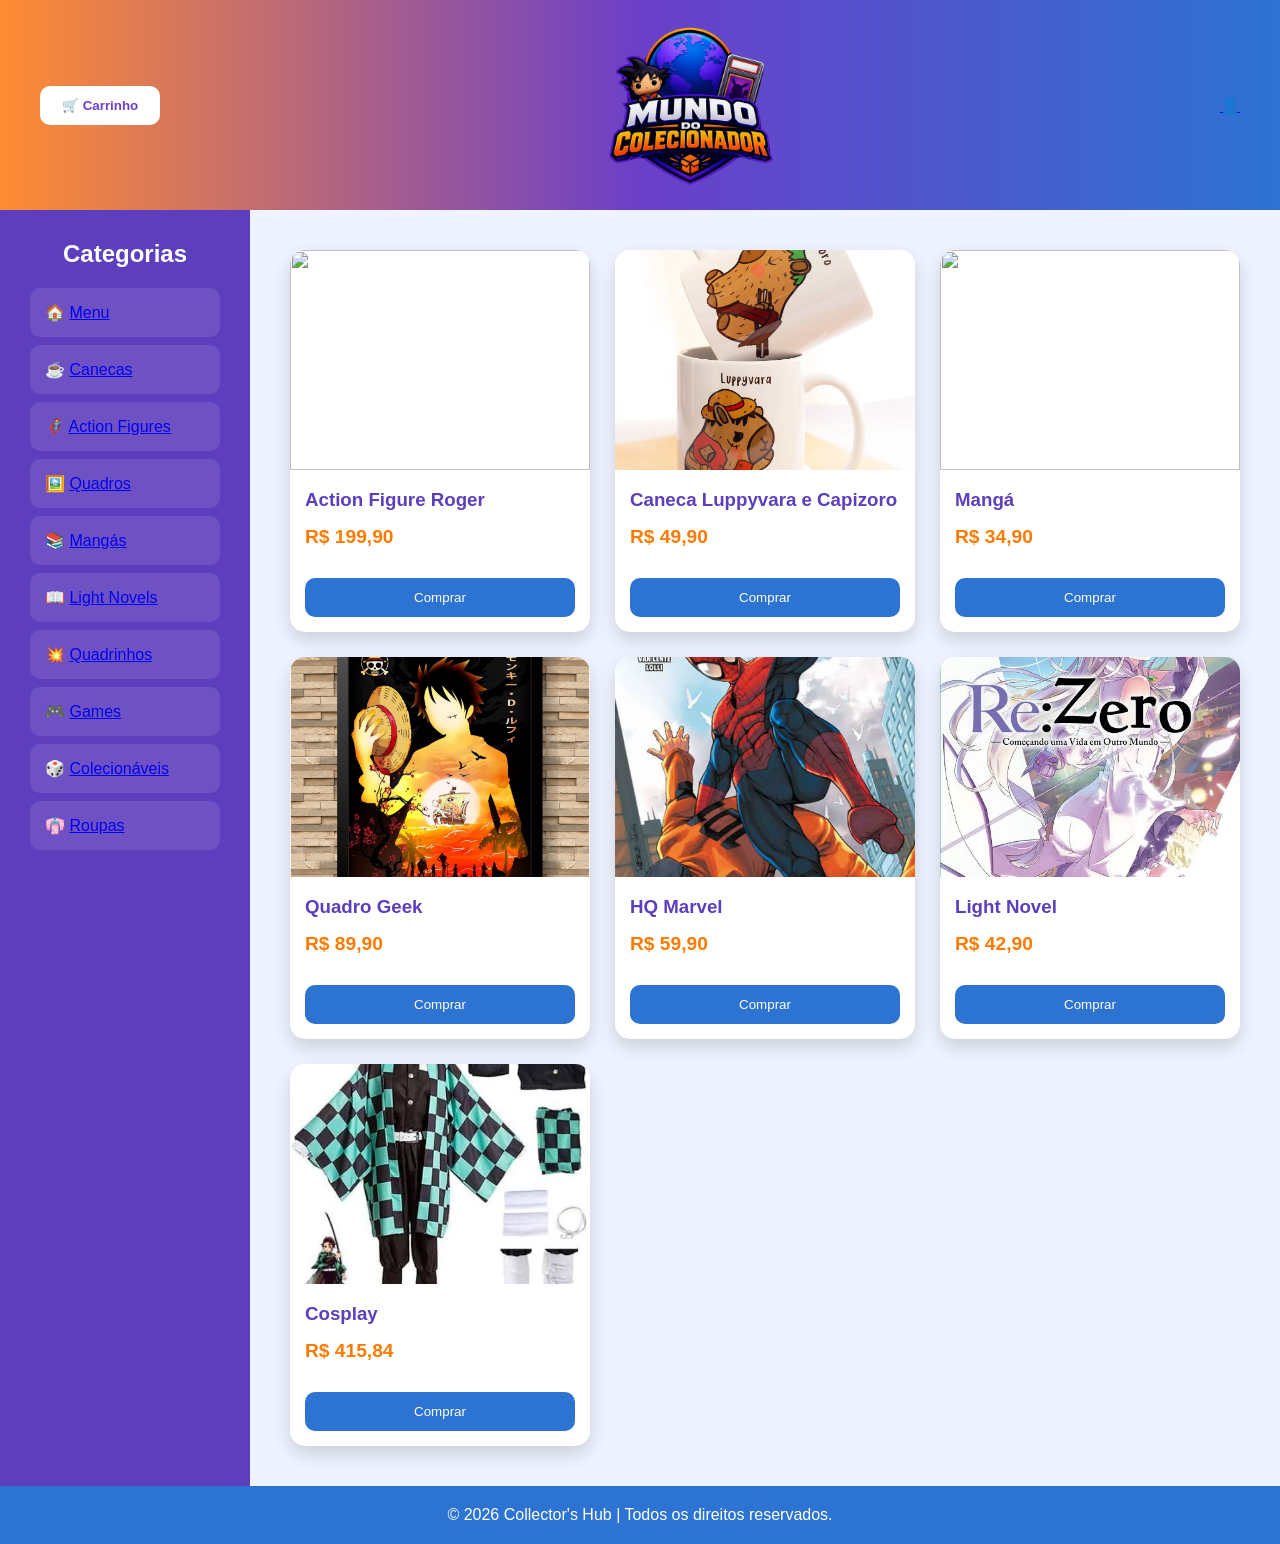
==== index.html @ 2f3c72c1 "Add files via upload" ====
<!DOCTYPE html>
<html lang="pt-BR">
<head>
    <meta charset="UTF-8">
    <meta name="viewport" content="width=device-width, initial-scale=1.0">
    <title>Collector's Hub</title>
    <link rel="stylesheet" href="style.css">
</head>
<body>

<header>

    <button class="btn">🛒 Carrinho</button>

    <div class="logo">
        <img src="imagens/Logo.png" alt="logo">
    </div>

        <p class="botao_cadas"><a class="letra_botao_cadas" href="cadastro.html">👤</a></p>

</header>

<div class="container">

    <aside>

        <h2>Categorias</h2>

        <ul>
            <li>🏠 <a class="letra_botao" href="index.html">Menu</a></li>
            <li>☕ <a class="letra_botao" href="canecas.html">Canecas</a></li>
            <li>🦸 <a class="letra_botao" href="ac.html">Action Figures</a></li>
            <li>🖼️ <a class="letra_botao" href="quadros.html">Quadros</a></li>
            <li>📚 <a class="letra_botao" href="mangas.html">Mangás</a></li>
            <li>📖 <a class="letra_botao" href="ln.html">Light Novels</a></li>
            <li>💥 <a class="letra_botao" href="hq.html">Quadrinhos</a></li>
            <li>🎮 <a class="letra_botao" href="games.html">Games</a></li>
            <li>🎲 <a class="letra_botao" href="colecionaveis.html">Colecionáveis</a></li>
            <li>👘 <a class="letra_botao" href="roupas.html">Roupas</a></li>
        </ul>

    </aside>

    <main>

        <div class="cards">

            <div class="card">
                <img src="imagens/rogério.png" class="imagem_produto" alt="">
                <h3>Action Figure Roger</h3>
                <p>R$ 199,90</p>
                <button>Comprar</button>
            </div>

            <div class="card">
                <img src="imagens/caneca.cappiece.webp" class="imagem_produto" alt="">
                <h3>Caneca Luppyvara e Capizoro</h3>
                <p>R$ 49,90</p>
                <button>Comprar</button>
            </div>

            <div class="card">
                <img src="imagens/mangá.ds.jpeg" class="imagem_produto" alt="">
                <h3>Mangá</h3>
                <p>R$ 34,90</p>
                <button>Comprar</button>
            </div>

            <div class="card">
                <img src="imagens/quadro.luffy.jpeg" class="imagem_produto" alt="">
                <h3>Quadro Geek</h3>
                <p>R$ 89,90</p>
                <button>Comprar</button>
            </div>

            <div class="card">
                <img src="imagens/miranha.webp" class="imagem_produto" alt="">
                <h3>HQ Marvel</h3>
                <p>R$ 59,90</p>
                <button>Comprar</button>
            </div>

            <div class="card">
                <img src="imagens/re_zero.jpeg" class="imagem_produto" alt="">
                <h3>Light Novel</h3>
                <p>R$ 42,90</p>
                <button>Comprar</button>
            </div>

            <div class="card">
                <img src="imagens/imagem.png" class="imagem_produto" alt="">
                <h3>Cosplay</h3>
                <p>R$ 415,84</p>
                <button>Comprar</button>
            </div>

        </div>

    </main>

</div>

<footer>

    <p>© 2026 Collector's Hub | Todos os direitos reservados.</p>

</footer>

</body>
</html>
---- style.css ----
*{
    margin:0;
    padding:0;
    box-sizing:border-box;
    font-family:Arial, Helvetica, sans-serif;
}

body{
    background:#eef3ff;
}

/* HEADER */

header{
    background: linear-gradient(90deg,#ff8c32,#6b3fc9,#2c73d2);
    color: white;

    display: flex;
    justify-content: space-between;
    align-items: center;

    padding: 15px 40px;
    flex-wrap: wrap;
    gap: 20px;
}

.logo{
    position: static;
    transform: none;

}

.logo h1{
    font-size: 2rem;
    letter-spacing: 2px;

}

.logo img{
    width: 180px;
    max-width: 100%;
    height: auto;
    display: block;
}

.btn{
    background: white;
    color: #6b3fc9;
    border: none;
    padding: 12px 22px;
    border-radius: 10px;
    cursor: pointer;
    font-weight: bold;
    transition: .3s;
}

.btn:hover{
    background: #ffb347;
    color: white;
}

/* CONTAINER */

.container{

    display:flex;

    min-height:85vh;

}

/* ASIDE */

aside{

    width:250px;

    background:#5d3ebd;

    color:white;

    padding:30px;

}

aside h2{

    margin-bottom:20px;

    text-align:center;

}

aside ul{

    list-style:none;

}

aside li{

    padding:15px;

    margin:8px 0;

    background:rgba(255,255,255,.1);

    border-radius:10px;

    cursor:pointer;

    transition:.3s;

}

aside li:hover{

    background:#ff8c32;

}

/* MAIN */

main{

    flex:1;

    padding:40px;

}

/* CARDS */

.cards{

    display:grid;

    grid-template-columns:repeat(auto-fit,minmax(240px,1fr));

    gap:25px;

}

.card{

    background:white;

    border-radius:15px;

    overflow:hidden;

    box-shadow:0 8px 18px rgba(0,0,0,.15);

    transition:.3s;

}

.card:hover{

    transform:translateY(-8px);

}

.card img{

    width:100%;

    height:220px;

    object-fit:cover;

}

.card h3{

    color:#5d3ebd;

    margin:15px;

}

.card p{

    color:#ff7b00;

    margin:15px;

    font-size:1.2rem;

    font-weight:bold;

}

.card button{

    width:90%;

    margin:15px;

    padding:12px;

    border:none;

    background:#2c73d2;

    color:white;

    border-radius:10px;

    cursor:pointer;

    transition:.3s;

}

.card button:hover{

    background:#ff8c32;

}

/* FOOTER */

footer{

    background:#2c73d2;

    color:white;

    text-align:center;

    padding:20px;

}

/* RESPONSIVIDADE */

@media(max-width:900px){

    .container{

        flex-direction:column;

    }

    aside{

        width:100%;

    }

}

@media(max-width:700px){

    header{

        flex-direction:column;

        gap:20px;

        position:relative;

    }

    .logo{

        position:static;

        transform:none;

    }

}

@media(max-width:500px){

    main{

        padding:20px;

    }

    .btn{

        width:200px;

    }

}
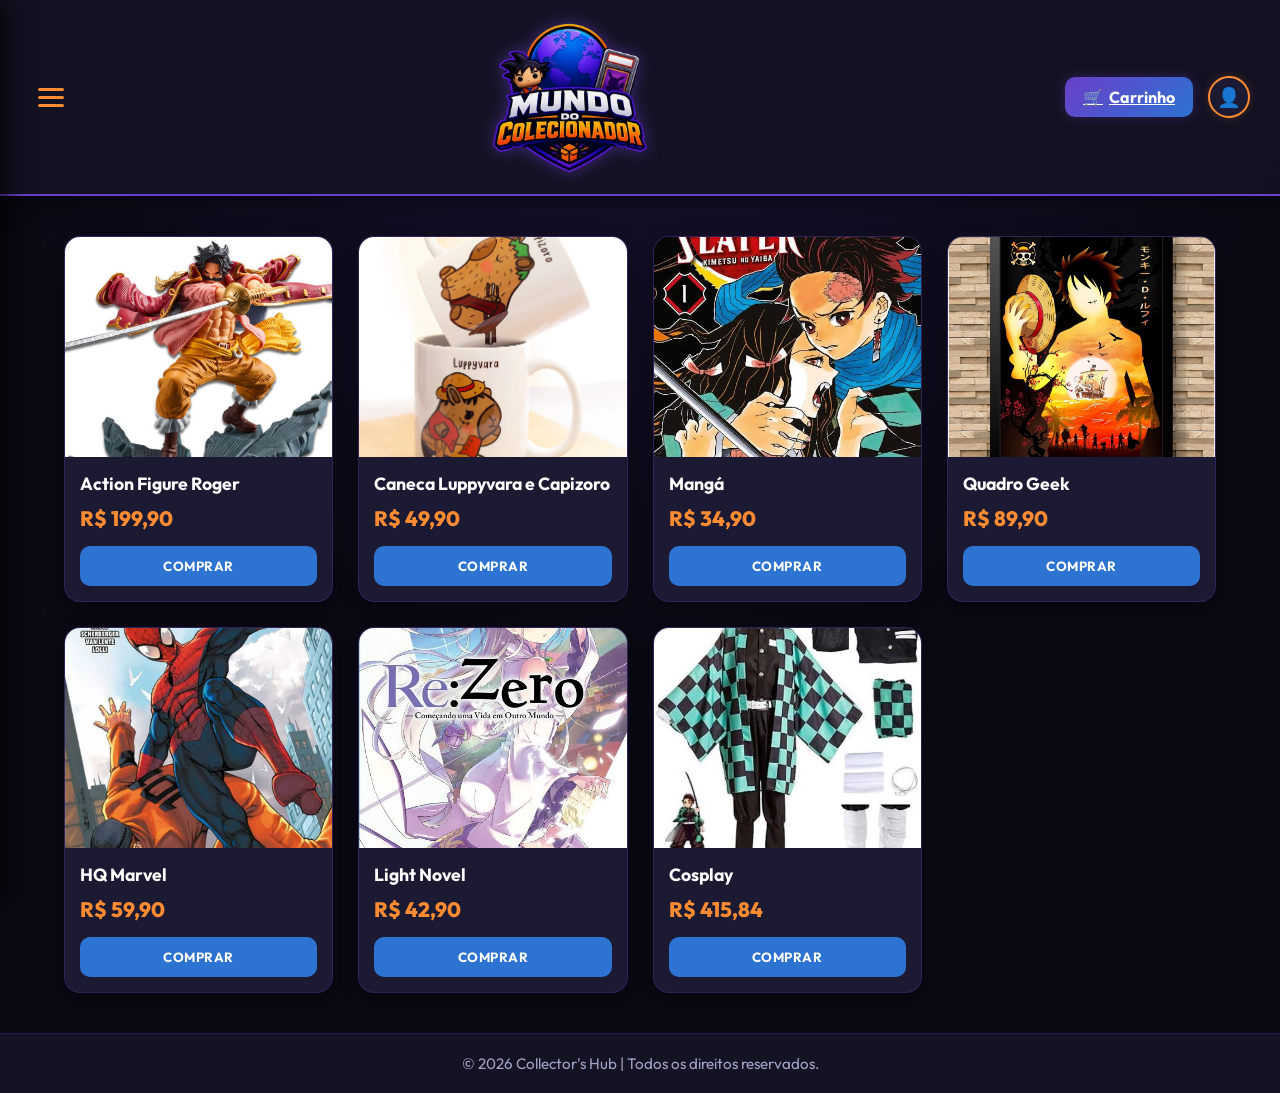
==== commit d76a7ceb: "Add files via upload" ====
--- a/index.html
+++ b/index.html
@@ -3,107 +3,120 @@
 <head>
     <meta charset="UTF-8">
     <meta name="viewport" content="width=device-width, initial-scale=1.0">
-    <title>Collector's Hub</title>
+    <title>Collector's Hub | Loja Geek & Colecionáveis</title>
     <link rel="stylesheet" href="style.css">
+    <!-- Arquivo JavaScript Externo -->
+    <script src="script.js" defer></script>
 </head>
 <body>
 
+<!-- Overlay de fundo ao abrir o menu -->
+<div class="menu-overlay" id="menuOverlay"></div>
+
 <header>
-
-    <button class="btn">🛒 Carrinho</button>
+    <!-- Botão Hambúrguer -->
+    <button class="hamburger-btn" id="menuToggle" aria-label="Abrir Menu" aria-expanded="false" aria-controls="sidebar">
+        <span></span>
+        <span></span>
+        <span></span>
+    </button>
 
     <div class="logo">
-        <img src="imagens/Logo.png" alt="logo">
+        <a href="index.html">
+            <img src="imagens/Logo.png" alt="logo Collector's Hub">
+        </a>
     </div>
 
-        <p class="botao_cadas"><a class="letra_botao_cadas" href="cadastro.html">👤</a></p>
-
+    <div class="header-actions">
+        <a href="carrinho.html" class="btn">🛒 <span>Carrinho</span></a>
+        <div class="botao_cadas">
+            <a class="letra_botao_cadas" href="cadastro.html" title="Minha Conta / Cadastro">👤</a>
+        </div>
+    </div>
 </header>
 
 <div class="container">
 
-    <aside>
-
-        <h2>Categorias</h2>
+    <!-- ASIDE (Gaveta Lateral) -->
+    <aside id="sidebar">
+        <div class="aside-header">
+            <h2>Categorias</h2>
+            <button class="close-btn" id="menuClose" aria-label="Fechar Menu">&times;</button>
+        </div>
 
         <ul>
-            <li>🏠 <a class="letra_botao" href="index.html">Menu</a></li>
-            <li>☕ <a class="letra_botao" href="canecas.html">Canecas</a></li>
-            <li>🦸 <a class="letra_botao" href="ac.html">Action Figures</a></li>
-            <li>🖼️ <a class="letra_botao" href="quadros.html">Quadros</a></li>
-            <li>📚 <a class="letra_botao" href="mangas.html">Mangás</a></li>
-            <li>📖 <a class="letra_botao" href="ln.html">Light Novels</a></li>
-            <li>💥 <a class="letra_botao" href="hq.html">Quadrinhos</a></li>
-            <li>🎮 <a class="letra_botao" href="games.html">Games</a></li>
-            <li>🎲 <a class="letra_botao" href="colecionaveis.html">Colecionáveis</a></li>
-            <li>👘 <a class="letra_botao" href="roupas.html">Roupas</a></li>
+            <li><a class="letra_botao" href="index.html"><span class="icon">🏠</span> Menu</a></li>
+            <li><a class="letra_botao" href="canecas.html"><span class="icon">☕</span> Canecas</a></li>
+            <li><a class="letra_botao" href="ac.html"><span class="icon">🦸</span> Action Figures</a></li>
+            <li><a class="letra_botao" href="quadros.html"><span class="icon">🖼️</span> Quadros</a></li>
+            <li><a class="letra_botao" href="mangas.html"><span class="icon">📚</span> Mangás</a></li>
+            <li><a class="letra_botao" href="ln.html"><span class="icon">📖</span> Light Novels</a></li>
+            <li><a class="letra_botao" href="hq.html"><span class="icon">💥</span> Quadrinhos</a></li>
+            <li><a class="letra_botao" href="games.html"><span class="icon">🎮</span> Games</a></li>
+            <li><a class="letra_botao" href="colecionaveis.html"><span class="icon">🎲</span> Colecionáveis</a></li>
+            <li><a class="letra_botao" href="roupas.html"><span class="icon">👘</span> Roupas</a></li>
         </ul>
-
     </aside>
 
     <main>
-
         <div class="cards">
 
             <div class="card">
-                <img src="imagens/rogério.png" class="imagem_produto" alt="">
+                <img src="imagens/rogério.png" class="imagem_produto" alt="Action Figure Roger">
                 <h3>Action Figure Roger</h3>
                 <p>R$ 199,90</p>
                 <button>Comprar</button>
             </div>
 
             <div class="card">
-                <img src="imagens/caneca.cappiece.webp" class="imagem_produto" alt="">
+                <img src="imagens/caneca.cappiece.webp" class="imagem_produto" alt="Caneca Luppyvara e Capizoro">
                 <h3>Caneca Luppyvara e Capizoro</h3>
                 <p>R$ 49,90</p>
                 <button>Comprar</button>
             </div>
 
             <div class="card">
-                <img src="imagens/mangá.ds.jpeg" class="imagem_produto" alt="">
+                <img src="imagens/mangá.ds.jpeg" class="imagem_produto" alt="Mangá Demon Slayer">
                 <h3>Mangá</h3>
                 <p>R$ 34,90</p>
                 <button>Comprar</button>
             </div>
 
             <div class="card">
-                <img src="imagens/quadro.luffy.jpeg" class="imagem_produto" alt="">
+                <img src="imagens/quadro.luffy.jpeg" class="imagem_produto" alt="Quadro Geek Luffy">
                 <h3>Quadro Geek</h3>
                 <p>R$ 89,90</p>
                 <button>Comprar</button>
             </div>
 
             <div class="card">
-                <img src="imagens/miranha.webp" class="imagem_produto" alt="">
+                <img src="imagens/miranha.webp" class="imagem_produto" alt="HQ Marvel Homem-Aranha">
                 <h3>HQ Marvel</h3>
                 <p>R$ 59,90</p>
                 <button>Comprar</button>
             </div>
 
             <div class="card">
-                <img src="imagens/re_zero.jpeg" class="imagem_produto" alt="">
+                <img src="imagens/re_zero.jpeg" class="imagem_produto" alt="Light Novel Re:Zero">
                 <h3>Light Novel</h3>
                 <p>R$ 42,90</p>
                 <button>Comprar</button>
             </div>
 
             <div class="card">
-                <img src="imagens/imagem.png" class="imagem_produto" alt="">
+                <img src="imagens/imagem.png" class="imagem_produto" alt="Cosplay">
                 <h3>Cosplay</h3>
                 <p>R$ 415,84</p>
                 <button>Comprar</button>
             </div>
 
         </div>
-
     </main>
 
 </div>
 
 <footer>
-
     <p>© 2026 Collector's Hub | Todos os direitos reservados.</p>
-
 </footer>
 
 </body>
--- a/style.css
+++ b/style.css
@@ -1,290 +1,495 @@
-*{
-    margin:0;
-    padding:0;
-    box-sizing:border-box;
-    font-family:Arial, Helvetica, sans-serif;
-}
-
-body{
-    background:#eef3ff;
-}
-
-/* HEADER */
-
-header{
-    background: linear-gradient(90deg,#ff8c32,#6b3fc9,#2c73d2);
-    color: white;
-
+@import url('https://fonts.googleapis.com/css2?family=Outfit:wght@300;400;600;700;800&display=swap');
+
+/* ===================================================
+   VARIÁVEIS DE COR & RESET (MODERNO NERD / GEEK)
+   =================================================== */
+:root {
+    --bg-dark: #0a0914;
+    --bg-surface: #141324;
+    --bg-card: #1c1a32;
+    
+    --purple-main: #6b3fc9;
+    --purple-light: #8e5bf5;
+    --purple-glow: rgba(107, 63, 201, 0.35);
+
+    --orange-vibrant: #ff8c32;
+    --orange-glow: rgba(255, 140, 50, 0.4);
+
+    --blue-neon: #2c73d2;
+    --cyan-glow: #00d2fe;
+
+    --text-primary: #ffffff;
+    --text-secondary: #a0a3c4;
+    --border-color: rgba(107, 63, 201, 0.25);
+}
+
+* {
+    margin: 0;
+    padding: 0;
+    box-sizing: border-box;
+    font-family: 'Outfit', sans-serif;
+}
+
+body {
+    background-color: var(--bg-dark);
+    color: var(--text-primary);
+    min-height: 100vh;
+    display: flex;
+    flex-direction: column;
+    /* Fundo escuro sutil com gradiente radial suave */
+    background-image: radial-gradient(circle at 50% 0%, rgba(107, 63, 201, 0.15), transparent 60%);
+    background-attachment: fixed;
+}
+
+/* ===================================================
+   HEADER (BARRA SUPERIOR)
+   =================================================== */
+header {
+    background: rgba(20, 19, 36, 0.9);
+    backdrop-filter: blur(12px);
+    border-bottom: 2px solid var(--purple-main);
+    color: white;
     display: flex;
     justify-content: space-between;
     align-items: center;
-
-    padding: 15px 40px;
-    flex-wrap: wrap;
-    gap: 20px;
-}
-
-.logo{
+    padding: 12px 30px;
+    position: sticky;
+    top: 0;
+    z-index: 100;
+    box-shadow: 0 4px 20px rgba(0, 0, 0, 0.5);
+}
+
+/* Botão Hambúrguer */
+.hamburger-btn {
+    background: transparent;
+    border: none;
+    cursor: pointer;
+    display: flex;
+    flex-direction: column;
+    gap: 5px;
+    padding: 8px;
+    border-radius: 8px;
+    transition: background 0.3s ease;
+}
+
+.hamburger-btn span {
+    display: block;
+    width: 26px;
+    height: 3px;
+    background-color: var(--orange-vibrant);
+    border-radius: 3px;
+    transition: all 0.3s ease;
+}
+
+.hamburger-btn:hover {
+    background: rgba(255, 140, 50, 0.15);
+}
+
+/* Logo */
+.logo {
     position: static;
     transform: none;
-
-}
-
-.logo h1{
-    font-size: 2rem;
-    letter-spacing: 2px;
-
-}
-
-.logo img{
-    width: 180px;
+}
+
+.logo img {
+    width: 170px;
     max-width: 100%;
     height: auto;
     display: block;
-}
-
-.btn{
-    background: white;
-    color: #6b3fc9;
+    filter: drop-shadow(0 0 8px rgba(107, 63, 201, 0.5));
+    transition: transform 0.3s ease;
+}
+
+.logo img:hover {
+    transform: scale(1.03);
+}
+
+/* Ações no Header (Carrinho e Cadastro) */
+.header-actions {
+    display: flex;
+    align-items: center;
+    gap: 15px;
+}
+
+.btn {
+    background: linear-gradient(135deg, var(--purple-main), var(--blue-neon));
+    color: white;
     border: none;
-    padding: 12px 22px;
+    padding: 10px 18px;
     border-radius: 10px;
     cursor: pointer;
-    font-weight: bold;
-    transition: .3s;
-}
-
-.btn:hover{
-    background: #ffb347;
-    color: white;
-}
-
-/* CONTAINER */
-
-.container{
-
-    display:flex;
-
-    min-height:85vh;
-
-}
-
-/* ASIDE */
-
-aside{
-
-    width:250px;
-
-    background:#5d3ebd;
-
-    color:white;
-
-    padding:30px;
-
-}
-
-aside h2{
-
-    margin-bottom:20px;
-
-    text-align:center;
-
-}
-
-aside ul{
-
-    list-style:none;
-
-}
-
-aside li{
-
-    padding:15px;
-
-    margin:8px 0;
-
-    background:rgba(255,255,255,.1);
-
-    border-radius:10px;
-
-    cursor:pointer;
-
-    transition:.3s;
-
-}
-
-aside li:hover{
-
-    background:#ff8c32;
-
-}
-
-/* MAIN */
-
-main{
-
-    flex:1;
-
-    padding:40px;
-
-}
-
-/* CARDS */
-
-.cards{
-
-    display:grid;
-
-    grid-template-columns:repeat(auto-fit,minmax(240px,1fr));
-
-    gap:25px;
-
-}
-
-.card{
-
-    background:white;
-
-    border-radius:15px;
-
-    overflow:hidden;
-
-    box-shadow:0 8px 18px rgba(0,0,0,.15);
-
-    transition:.3s;
-
-}
-
-.card:hover{
-
-    transform:translateY(-8px);
-
-}
-
-.card img{
-
-    width:100%;
-
-    height:220px;
-
-    object-fit:cover;
-
-}
-
-.card h3{
-
-    color:#5d3ebd;
-
-    margin:15px;
-
-}
-
-.card p{
-
-    color:#ff7b00;
-
-    margin:15px;
-
-    font-size:1.2rem;
-
-    font-weight:bold;
-
-}
-
-.card button{
-
-    width:90%;
-
-    margin:15px;
-
-    padding:12px;
-
-    border:none;
-
-    background:#2c73d2;
-
-    color:white;
-
-    border-radius:10px;
-
-    cursor:pointer;
-
-    transition:.3s;
-
-}
-
-.card button:hover{
-
-    background:#ff8c32;
-
-}
-
-/* FOOTER */
-
-footer{
-
-    background:#2c73d2;
-
-    color:white;
-
-    text-align:center;
-
-    padding:20px;
-
-}
-
-/* RESPONSIVIDADE */
-
-@media(max-width:900px){
-
-    .container{
-
-        flex-direction:column;
-
-    }
-
-    aside{
-
-        width:100%;
-
-    }
-
-}
-
-@media(max-width:700px){
-
-    header{
-
-        flex-direction:column;
-
-        gap:20px;
-
-        position:relative;
-
-    }
-
-    .logo{
-
-        position:static;
-
-        transform:none;
-
-    }
-
-}
-
-@media(max-width:500px){
-
-    main{
-
-        padding:20px;
-
-    }
-
-    .btn{
-
-        width:200px;
-
-    }
-
+    font-weight: 700;
+    display: flex;
+    align-items: center;
+    gap: 6px;
+    transition: all 0.3s ease;
+    box-shadow: 0 0 12px var(--purple-glow);
+}
+
+.btn:hover {
+    background: linear-gradient(135deg, var(--orange-vibrant), var(--purple-main));
+    transform: translateY(-2px);
+    box-shadow: 0 4px 15px var(--orange-glow);
+}
+
+/* Ícone de Cadastro / Minha Conta */
+.botao_cadas {
+    margin: 0;
+}
+
+.letra_botao_cadas {
+    display: flex;
+    align-items: center;
+    justify-content: center;
+    width: 42px;
+    height: 42px;
+    background: var(--bg-card);
+    border: 2px solid var(--orange-vibrant);
+    border-radius: 50%;
+    color: white;
+    text-decoration: none;
+    font-size: 1.2rem;
+    transition: all 0.3s ease;
+    box-shadow: 0 0 10px rgba(255, 140, 50, 0.2);
+}
+
+.letra_botao_cadas:hover {
+    background: var(--orange-vibrant);
+    transform: scale(1.1);
+    box-shadow: 0 0 15px var(--orange-glow);
+}
+
+/* ===================================================
+   MENU OVERLAY E GAVETA LATERAL (ASIDE)
+   =================================================== */
+.menu-overlay {
+    position: fixed;
+    top: 0;
+    left: 0;
+    width: 100vw;
+    height: 100vh;
+    background: rgba(0, 0, 0, 0.7);
+    backdrop-filter: blur(4px);
+    z-index: 998;
+    opacity: 0;
+    visibility: hidden;
+    transition: all 0.3s ease;
+}
+
+.menu-overlay.active {
+    opacity: 1;
+    visibility: visible;
+}
+
+aside {
+    position: fixed;
+    top: 0;
+    left: 0;
+    width: 280px;
+    height: 100vh;
+    background: var(--bg-surface);
+    z-index: 999;
+    padding: 25px 20px;
+    box-shadow: 5px 0 25px rgba(0, 0, 0, 0.8);
+    transform: translateX(-100%);
+    transition: transform 0.35s cubic-bezier(0.4, 0, 0.2, 1);
+    overflow-y: auto;
+    border-right: 1px solid var(--border-color);
+}
+
+aside.active {
+    transform: translateX(0);
+}
+
+.aside-header {
+    display: flex;
+    justify-content: space-between;
+    align-items: center;
+    margin-bottom: 25px;
+    padding-bottom: 12px;
+    border-bottom: 2px solid var(--purple-main);
+}
+
+aside h2 {
+    font-size: 1.2rem;
+    font-weight: 800;
+    color: var(--text-primary);
+}
+
+.close-btn {
+    background: transparent;
+    border: none;
+    color: var(--text-secondary);
+    font-size: 1.8rem;
+    cursor: pointer;
+    transition: color 0.3s;
+}
+
+.close-btn:hover {
+    color: var(--orange-vibrant);
+}
+
+aside ul {
+    list-style: none;
+    display: flex;
+    flex-direction: column;
+    gap: 8px;
+}
+
+aside li a {
+    display: flex;
+    align-items: center;
+    gap: 12px;
+    padding: 12px 16px;
+    background: rgba(255, 255, 255, 0.03);
+    color: var(--text-secondary);
+    text-decoration: none;
+    font-weight: 600;
+    border-radius: 10px;
+    border-left: 3px solid transparent;
+    transition: all 0.3s ease;
+}
+
+aside li a:hover {
+    background: rgba(107, 63, 201, 0.2);
+    color: var(--text-primary);
+    border-left-color: var(--orange-vibrant);
+    transform: translateX(5px);
+}
+
+/* ===================================================
+   MAIN & GRID DE PRODUTOS
+   =================================================== */
+.container {
+    flex: 1;
+    display: flex;
+}
+
+main {
+    flex: 1;
+    padding: 40px 5%;
+}
+
+.cards {
+    display: grid;
+    grid-template-columns: repeat(auto-fill, minmax(240px, 1fr));
+    gap: 25px;
+}
+
+/* Card Estilizado */
+.card {
+    background: var(--bg-card);
+    border-radius: 16px;
+    overflow: hidden;
+    border: 1px solid var(--border-color);
+    box-shadow: 0 8px 20px rgba(0, 0, 0, 0.3);
+    transition: all 0.3s ease;
+    display: flex;
+    flex-direction: column;
+}
+
+.card:hover {
+    transform: translateY(-6px);
+    border-color: var(--purple-light);
+    box-shadow: 0 12px 25px var(--purple-glow);
+}
+
+.imagem_produto {
+    width: 100%;
+    height: 220px;
+    object-fit: cover;
+    transition: transform 0.4s ease;
+}
+
+.card:hover .imagem_produto {
+    transform: scale(1.05);
+}
+
+.card h3 {
+    color: var(--text-primary);
+    margin: 15px 15px 5px 15px;
+    font-size: 1.1rem;
+    font-weight: 700;
+}
+
+.card p {
+    color: var(--orange-vibrant);
+    margin: 5px 15px 15px 15px;
+    font-size: 1.3rem;
+    font-weight: 800;
+}
+
+.card button {
+    width: calc(100% - 30px);
+    margin: auto 15px 15px 15px;
+    padding: 12px;
+    border: none;
+    background: var(--blue-neon);
+    color: white;
+    font-weight: 700;
+    border-radius: 10px;
+    cursor: pointer;
+    transition: all 0.3s ease;
+    text-transform: uppercase;
+    letter-spacing: 0.5px;
+}
+
+.card button:hover {
+    background: var(--orange-vibrant);
+    box-shadow: 0 0 15px var(--orange-glow);
+}
+
+/* ===================================================
+   FOOTER
+   =================================================== */
+footer {
+    background: var(--bg-surface);
+    color: var(--text-secondary);
+    text-align: center;
+    padding: 20px;
+    border-top: 1px solid var(--border-color);
+    margin-top: auto;
+    font-size: 0.95rem;
+}
+
+/* ===================================================
+   ESTILOS ESPECÍFICOS DA PÁGINA DE CADASTRO
+   =================================================== */
+.cadastro-wrapper {
+    display: flex;
+    justify-content: center;
+    align-items: center;
+    min-height: calc(85vh - 80px);
+    padding: 20px;
+}
+
+.cadastro-card {
+    background: var(--bg-card);
+    border: 1px solid var(--border-color);
+    padding: 35px 30px;
+    border-radius: 20px;
+    width: 100%;
+    max-width: 420px;
+    box-shadow: 0 15px 35px rgba(0,0,0,0.5), 0 0 20px var(--purple-glow);
+}
+
+.cadastro-card h2 {
+    text-align: center;
+    margin-bottom: 25px;
+    color: var(--text-primary);
+    font-size: 1.8rem;
+    font-weight: 800;
+}
+
+.form-group {
+    margin-bottom: 18px;
+}
+
+.form-group label {
+    display: block;
+    margin-bottom: 8px;
+    color: var(--text-secondary);
+    font-weight: 600;
+    font-size: 0.9rem;
+}
+
+.form-group input {
+    width: 100%;
+    padding: 12px 15px;
+    background: rgba(255, 255, 255, 0.05);
+    border: 1px solid var(--border-color);
+    border-radius: 10px;
+    color: white;
+    font-size: 1rem;
+    outline: none;
+    transition: border-color 0.3s;
+}
+
+.form-group input:focus {
+    border-color: var(--orange-vibrant);
+    box-shadow: 0 0 8px var(--orange-glow);
+}
+
+.btn-submit {
+    width: 100%;
+    padding: 14px;
+    background: linear-gradient(90deg, var(--purple-main), var(--orange-vibrant));
+    border: none;
+    border-radius: 10px;
+    color: white;
+    font-weight: 800;
+    font-size: 1rem;
+    cursor: pointer;
+    text-transform: uppercase;
+    transition: all 0.3s ease;
+    margin-top: 10px;
+}
+
+.btn-submit:hover {
+    transform: translateY(-2px);
+    box-shadow: 0 5px 20px var(--orange-glow);
+}
+
+.form-footer {
+    text-align: center;
+    margin-top: 20px;
+    color: var(--text-secondary);
+    font-size: 0.9rem;
+}
+
+.form-footer a {
+    color: var(--orange-vibrant);
+    text-decoration: none;
+    font-weight: 700;
+}
+
+.form-footer a:hover {
+    text-decoration: underline;
+}
+
+/* ===================================================
+   RESPONSIVIDADE
+   =================================================== */
+@media(max-width: 700px) {
+    header {
+        padding: 10px 15px;
+    }
+
+    .logo img {
+        width: 130px;
+    }
+
+    .btn span {
+        display: none; /* Deixa apenas o ícone de carrinho no celular */
+    }
+
+    main {
+        padding: 25px 15px;
+    }
+
+    .cards {
+        grid-template-columns: repeat(auto-fill, minmax(160px, 1fr));
+        gap: 15px;
+    }
+
+    .imagem_produto {
+        height: 160px;
+    }
+
+    .card h3 {
+        font-size: 0.95rem;
+        margin: 10px;
+    }
+
+    .card p {
+        font-size: 1.1rem;
+        margin: 0 10px 10px 10px;
+    }
+
+    .card button {
+        width: calc(100% - 20px);
+        margin: auto 10px 10px 10px;
+        padding: 10px;
+        font-size: 0.85rem;
+    }
 }
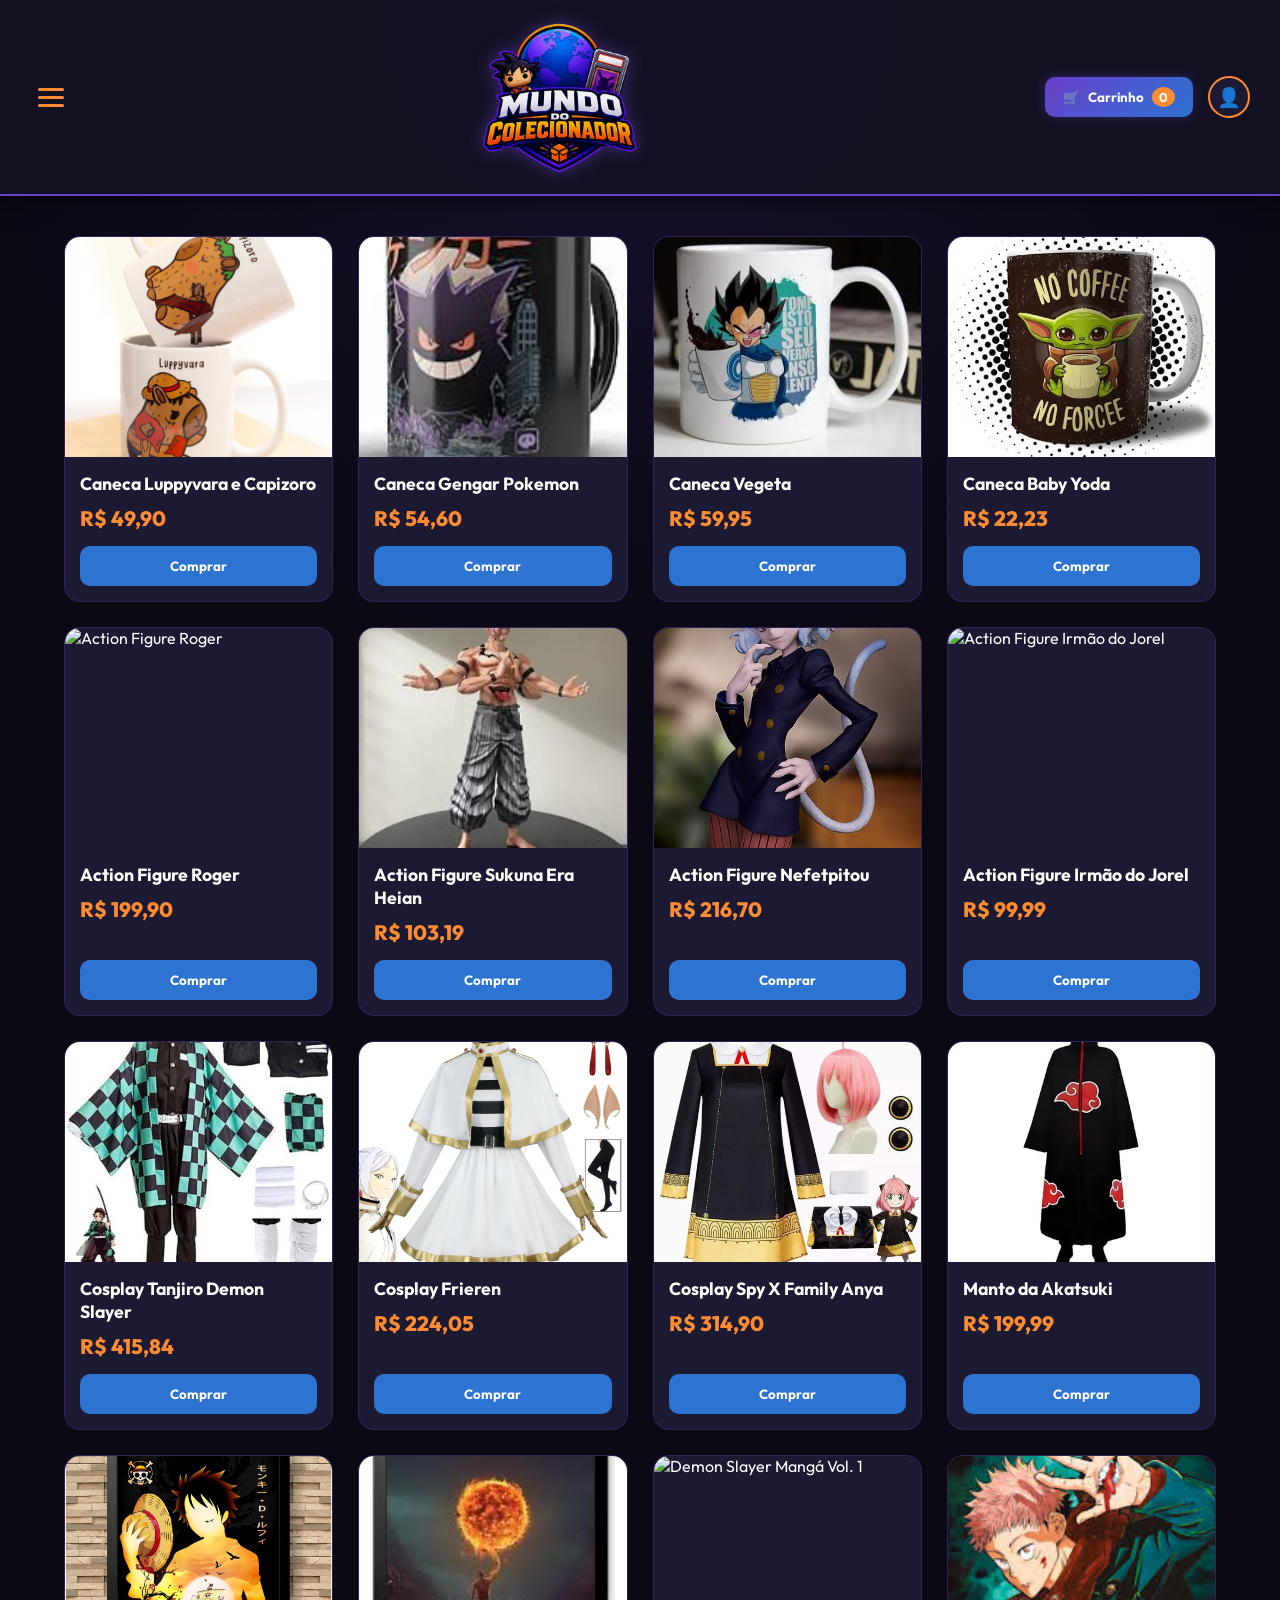
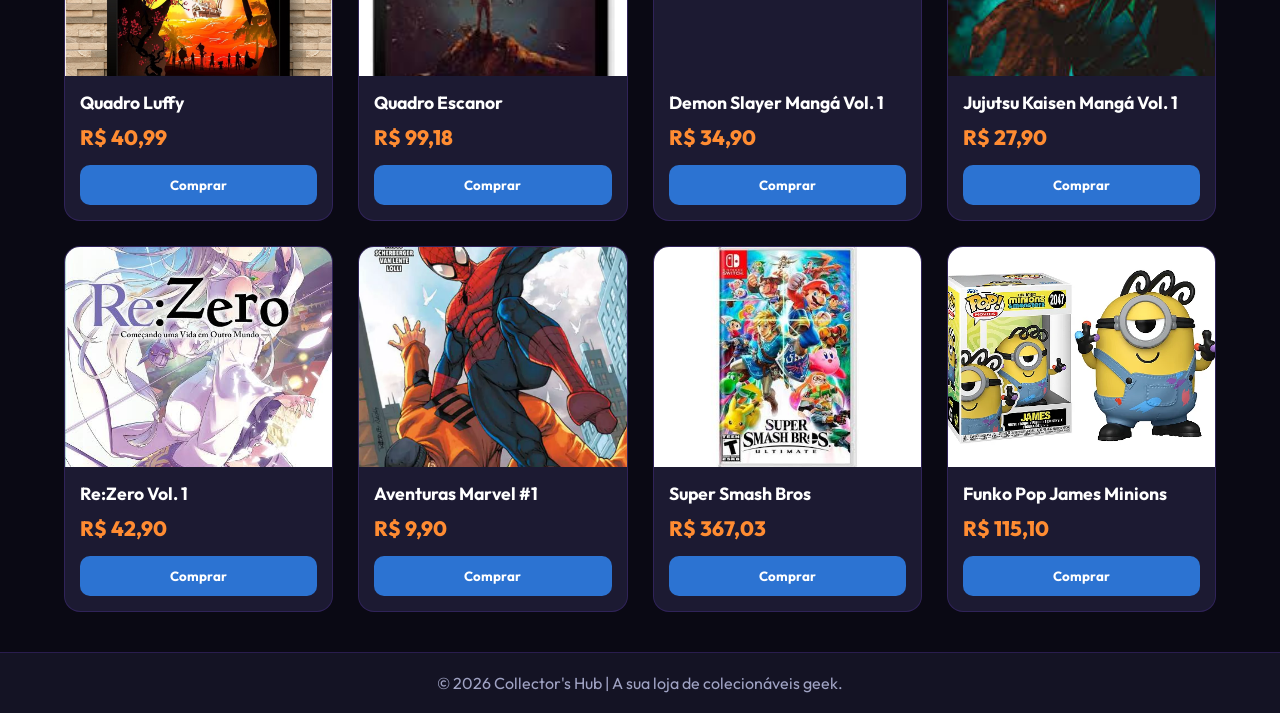
==== commit 03583f3d: "Add files via upload" ====
--- a/index.html
+++ b/index.html
@@ -3,121 +3,66 @@
 <head>
     <meta charset="UTF-8">
     <meta name="viewport" content="width=device-width, initial-scale=1.0">
-    <title>Collector's Hub | Loja Geek & Colecionáveis</title>
+    <title>Collector's Hub | Loja Geek</title>
+    <link rel="preconnect" href="https://fonts.googleapis.com">
+    <link rel="preconnect" href="https://fonts.gstatic.com" crossorigin>
+    <link href="https://fonts.googleapis.com/css2?family=Outfit:wght@300;400;600;700;800;900&display=swap" rel="stylesheet">
     <link rel="stylesheet" href="style.css">
-    <!-- Arquivo JavaScript Externo -->
     <script src="script.js" defer></script>
 </head>
 <body>
 
-<!-- Overlay de fundo ao abrir o menu -->
-<div class="menu-overlay" id="menuOverlay"></div>
+    <div class="menu-overlay" id="menuOverlay"></div>
 
-<header>
-    <!-- Botão Hambúrguer -->
-    <button class="hamburger-btn" id="menuToggle" aria-label="Abrir Menu" aria-expanded="false" aria-controls="sidebar">
-        <span></span>
-        <span></span>
-        <span></span>
-    </button>
+    <header>
+        <button class="hamburger-btn" id="menuToggle" aria-label="Abrir Menu">
+            <span></span>
+            <span></span>
+            <span></span>
+        </button>
 
-    <div class="logo">
-        <a href="index.html">
-            <img src="imagens/Logo.png" alt="logo Collector's Hub">
-        </a>
+        <div class="logo">
+            <a href="#" id="logoLink">
+                <img src="imagens/Logo.png" alt="Collector's Hub Logo">
+            </a>
+        </div>
+
+        <div class="header-actions">
+            <button class="btn" id="btnIrCarrinho">
+                🛒 <span>Carrinho</span>
+                <span id="cartCountBadge" class="badge">0</span>
+            </button>
+            <button class="letra_botao_cadas" id="btnIrCadastro" title="Cadastro / Login">👤</button>
+        </div>
+    </header>
+
+    <div class="container">
+        <aside id="sidebar">
+            <div class="aside-header">
+                <h2>Categorias</h2>
+                <button class="close-btn" id="menuClose">&times;</button>
+            </div>
+            <ul>
+                <li><a class="nav-link" href="#" data-categoria="todos">🏠 Todos os Produtos</a></li>
+                <li><a class="nav-link" href="#" data-categoria="canecas">☕ Canecas</a></li>
+                <li><a class="nav-link" href="#" data-categoria="ac">🦸 Action Figures</a></li>
+                <li><a class="nav-link" href="#" data-categoria="quadros">🖼️ Quadros</a></li>
+                <li><a class="nav-link" href="#" data-categoria="mangas">📚 Mangás</a></li>
+                <li><a class="nav-link" href="#" data-categoria="ln">📖 Light Novels</a></li>
+                <li><a class="nav-link" href="#" data-categoria="hq">💥 Quadrinhos</a></li>
+                <li><a class="nav-link" href="#" data-categoria="games">🎮 Games</a></li>
+                <li><a class="nav-link" href="#" data-categoria="colecionaveis">🎲 Colecionáveis</a></li>
+                <li><a class="nav-link" href="#" data-categoria="roupas">👘 Roupas</a></li>
+            </ul>
+        </aside>
+
+        <!-- AQUI O JS RENDEREIZA O CONTEÚDO DA TELA ATUAL (HOME, CARRINHO OU CADASTRO) -->
+        <main id="app"></main>
     </div>
 
-    <div class="header-actions">
-        <a href="carrinho.html" class="btn">🛒 <span>Carrinho</span></a>
-        <div class="botao_cadas">
-            <a class="letra_botao_cadas" href="cadastro.html" title="Minha Conta / Cadastro">👤</a>
-        </div>
-    </div>
-</header>
-
-<div class="container">
-
-    <!-- ASIDE (Gaveta Lateral) -->
-    <aside id="sidebar">
-        <div class="aside-header">
-            <h2>Categorias</h2>
-            <button class="close-btn" id="menuClose" aria-label="Fechar Menu">&times;</button>
-        </div>
-
-        <ul>
-            <li><a class="letra_botao" href="index.html"><span class="icon">🏠</span> Menu</a></li>
-            <li><a class="letra_botao" href="canecas.html"><span class="icon">☕</span> Canecas</a></li>
-            <li><a class="letra_botao" href="ac.html"><span class="icon">🦸</span> Action Figures</a></li>
-            <li><a class="letra_botao" href="quadros.html"><span class="icon">🖼️</span> Quadros</a></li>
-            <li><a class="letra_botao" href="mangas.html"><span class="icon">📚</span> Mangás</a></li>
-            <li><a class="letra_botao" href="ln.html"><span class="icon">📖</span> Light Novels</a></li>
-            <li><a class="letra_botao" href="hq.html"><span class="icon">💥</span> Quadrinhos</a></li>
-            <li><a class="letra_botao" href="games.html"><span class="icon">🎮</span> Games</a></li>
-            <li><a class="letra_botao" href="colecionaveis.html"><span class="icon">🎲</span> Colecionáveis</a></li>
-            <li><a class="letra_botao" href="roupas.html"><span class="icon">👘</span> Roupas</a></li>
-        </ul>
-    </aside>
-
-    <main>
-        <div class="cards">
-
-            <div class="card">
-                <img src="imagens/rogério.png" class="imagem_produto" alt="Action Figure Roger">
-                <h3>Action Figure Roger</h3>
-                <p>R$ 199,90</p>
-                <button>Comprar</button>
-            </div>
-
-            <div class="card">
-                <img src="imagens/caneca.cappiece.webp" class="imagem_produto" alt="Caneca Luppyvara e Capizoro">
-                <h3>Caneca Luppyvara e Capizoro</h3>
-                <p>R$ 49,90</p>
-                <button>Comprar</button>
-            </div>
-
-            <div class="card">
-                <img src="imagens/mangá.ds.jpeg" class="imagem_produto" alt="Mangá Demon Slayer">
-                <h3>Mangá</h3>
-                <p>R$ 34,90</p>
-                <button>Comprar</button>
-            </div>
-
-            <div class="card">
-                <img src="imagens/quadro.luffy.jpeg" class="imagem_produto" alt="Quadro Geek Luffy">
-                <h3>Quadro Geek</h3>
-                <p>R$ 89,90</p>
-                <button>Comprar</button>
-            </div>
-
-            <div class="card">
-                <img src="imagens/miranha.webp" class="imagem_produto" alt="HQ Marvel Homem-Aranha">
-                <h3>HQ Marvel</h3>
-                <p>R$ 59,90</p>
-                <button>Comprar</button>
-            </div>
-
-            <div class="card">
-                <img src="imagens/re_zero.jpeg" class="imagem_produto" alt="Light Novel Re:Zero">
-                <h3>Light Novel</h3>
-                <p>R$ 42,90</p>
-                <button>Comprar</button>
-            </div>
-
-            <div class="card">
-                <img src="imagens/imagem.png" class="imagem_produto" alt="Cosplay">
-                <h3>Cosplay</h3>
-                <p>R$ 415,84</p>
-                <button>Comprar</button>
-            </div>
-
-        </div>
-    </main>
-
-</div>
-
-<footer>
-    <p>© 2026 Collector's Hub | Todos os direitos reservados.</p>
-</footer>
+    <footer>
+        <p>© 2026 Collector's Hub | A sua loja de colecionáveis geek.</p>
+    </footer>
 
 </body>
 </html>
--- a/style.css
+++ b/style.css
@@ -1,23 +1,14 @@
-@import url('https://fonts.googleapis.com/css2?family=Outfit:wght@300;400;600;700;800&display=swap');
-
-/* ===================================================
-   VARIÁVEIS DE COR & RESET (MODERNO NERD / GEEK)
-   =================================================== */
+@import url('https://fonts.googleapis.com/css2?family=Outfit:wght@300;400;600;700;800;900&display=swap');
+
 :root {
     --bg-dark: #0a0914;
     --bg-surface: #141324;
     --bg-card: #1c1a32;
-    
     --purple-main: #6b3fc9;
     --purple-light: #8e5bf5;
     --purple-glow: rgba(107, 63, 201, 0.35);
-
     --orange-vibrant: #ff8c32;
-    --orange-glow: rgba(255, 140, 50, 0.4);
-
     --blue-neon: #2c73d2;
-    --cyan-glow: #00d2fe;
-
     --text-primary: #ffffff;
     --text-secondary: #a0a3c4;
     --border-color: rgba(107, 63, 201, 0.25);
@@ -36,19 +27,14 @@
     min-height: 100vh;
     display: flex;
     flex-direction: column;
-    /* Fundo escuro sutil com gradiente radial suave */
     background-image: radial-gradient(circle at 50% 0%, rgba(107, 63, 201, 0.15), transparent 60%);
     background-attachment: fixed;
 }
 
-/* ===================================================
-   HEADER (BARRA SUPERIOR)
-   =================================================== */
 header {
-    background: rgba(20, 19, 36, 0.9);
+    background: rgba(20, 19, 36, 0.95);
     backdrop-filter: blur(12px);
     border-bottom: 2px solid var(--purple-main);
-    color: white;
     display: flex;
     justify-content: space-between;
     align-items: center;
@@ -59,7 +45,6 @@
     box-shadow: 0 4px 20px rgba(0, 0, 0, 0.5);
 }
 
-/* Botão Hambúrguer */
 .hamburger-btn {
     background: transparent;
     border: none;
@@ -69,7 +54,6 @@
     gap: 5px;
     padding: 8px;
     border-radius: 8px;
-    transition: background 0.3s ease;
 }
 
 .hamburger-btn span {
@@ -78,33 +62,15 @@
     height: 3px;
     background-color: var(--orange-vibrant);
     border-radius: 3px;
-    transition: all 0.3s ease;
-}
-
-.hamburger-btn:hover {
-    background: rgba(255, 140, 50, 0.15);
-}
-
-/* Logo */
-.logo {
-    position: static;
-    transform: none;
 }
 
 .logo img {
     width: 170px;
-    max-width: 100%;
     height: auto;
     display: block;
     filter: drop-shadow(0 0 8px rgba(107, 63, 201, 0.5));
-    transition: transform 0.3s ease;
-}
-
-.logo img:hover {
-    transform: scale(1.03);
-}
-
-/* Ações no Header (Carrinho e Cadastro) */
+}
+
 .header-actions {
     display: flex;
     align-items: center;
@@ -114,14 +80,15 @@
 .btn {
     background: linear-gradient(135deg, var(--purple-main), var(--blue-neon));
     color: white;
-    border: none;
     padding: 10px 18px;
+    border: none;
     border-radius: 10px;
     cursor: pointer;
     font-weight: 700;
     display: flex;
     align-items: center;
-    gap: 6px;
+    gap: 8px;
+    text-decoration: none;
     transition: all 0.3s ease;
     box-shadow: 0 0 12px var(--purple-glow);
 }
@@ -129,12 +96,14 @@
 .btn:hover {
     background: linear-gradient(135deg, var(--orange-vibrant), var(--purple-main));
     transform: translateY(-2px);
-    box-shadow: 0 4px 15px var(--orange-glow);
-}
-
-/* Ícone de Cadastro / Minha Conta */
-.botao_cadas {
-    margin: 0;
+}
+
+.badge {
+    background: var(--orange-vibrant);
+    color: white;
+    font-size: 0.8rem;
+    padding: 2px 7px;
+    border-radius: 50%;
 }
 
 .letra_botao_cadas {
@@ -147,27 +116,19 @@
     border: 2px solid var(--orange-vibrant);
     border-radius: 50%;
     color: white;
-    text-decoration: none;
     font-size: 1.2rem;
-    transition: all 0.3s ease;
-    box-shadow: 0 0 10px rgba(255, 140, 50, 0.2);
+    cursor: pointer;
+    transition: all 0.3s ease;
 }
 
 .letra_botao_cadas:hover {
     background: var(--orange-vibrant);
-    transform: scale(1.1);
-    box-shadow: 0 0 15px var(--orange-glow);
-}
-
-/* ===================================================
-   MENU OVERLAY E GAVETA LATERAL (ASIDE)
-   =================================================== */
+    transform: scale(1.08);
+}
+
 .menu-overlay {
     position: fixed;
-    top: 0;
-    left: 0;
-    width: 100vw;
-    height: 100vh;
+    top: 0; left: 0; width: 100vw; height: 100vh;
     background: rgba(0, 0, 0, 0.7);
     backdrop-filter: blur(4px);
     z-index: 998;
@@ -181,23 +142,20 @@
     visibility: visible;
 }
 
-aside {
+aside#sidebar {
     position: fixed;
-    top: 0;
-    left: 0;
-    width: 280px;
-    height: 100vh;
+    top: 0; left: 0;
+    width: 280px; height: 100vh;
     background: var(--bg-surface);
     z-index: 999;
     padding: 25px 20px;
-    box-shadow: 5px 0 25px rgba(0, 0, 0, 0.8);
     transform: translateX(-100%);
-    transition: transform 0.35s cubic-bezier(0.4, 0, 0.2, 1);
+    transition: transform 0.35s ease;
     overflow-y: auto;
     border-right: 1px solid var(--border-color);
 }
 
-aside.active {
+aside#sidebar.active {
     transform: translateX(0);
 }
 
@@ -206,14 +164,8 @@
     justify-content: space-between;
     align-items: center;
     margin-bottom: 25px;
-    padding-bottom: 12px;
     border-bottom: 2px solid var(--purple-main);
-}
-
-aside h2 {
-    font-size: 1.2rem;
-    font-weight: 800;
-    color: var(--text-primary);
+    padding-bottom: 10px;
 }
 
 .close-btn {
@@ -222,67 +174,42 @@
     color: var(--text-secondary);
     font-size: 1.8rem;
     cursor: pointer;
-    transition: color 0.3s;
-}
-
-.close-btn:hover {
-    color: var(--orange-vibrant);
-}
-
-aside ul {
-    list-style: none;
-    display: flex;
-    flex-direction: column;
-    gap: 8px;
-}
+}
+
+aside ul { list-style: none; display: flex; flex-direction: column; gap: 8px; }
 
 aside li a {
-    display: flex;
-    align-items: center;
-    gap: 12px;
+    display: block;
     padding: 12px 16px;
     background: rgba(255, 255, 255, 0.03);
     color: var(--text-secondary);
     text-decoration: none;
     font-weight: 600;
     border-radius: 10px;
-    border-left: 3px solid transparent;
     transition: all 0.3s ease;
 }
 
 aside li a:hover {
     background: rgba(107, 63, 201, 0.2);
-    color: var(--text-primary);
-    border-left-color: var(--orange-vibrant);
+    color: white;
     transform: translateX(5px);
 }
 
-/* ===================================================
-   MAIN & GRID DE PRODUTOS
-   =================================================== */
-.container {
-    flex: 1;
-    display: flex;
-}
-
-main {
-    flex: 1;
-    padding: 40px 5%;
-}
-
+.container { flex: 1; display: flex; }
+main#app { flex: 1; padding: 40px 5%; }
+
+/* --- VITRINE / CARDS --- */
 .cards {
     display: grid;
     grid-template-columns: repeat(auto-fill, minmax(240px, 1fr));
     gap: 25px;
 }
 
-/* Card Estilizado */
 .card {
     background: var(--bg-card);
     border-radius: 16px;
     overflow: hidden;
     border: 1px solid var(--border-color);
-    box-shadow: 0 8px 20px rgba(0, 0, 0, 0.3);
     transition: all 0.3s ease;
     display: flex;
     flex-direction: column;
@@ -298,18 +225,12 @@
     width: 100%;
     height: 220px;
     object-fit: cover;
-    transition: transform 0.4s ease;
-}
-
-.card:hover .imagem_produto {
-    transform: scale(1.05);
 }
 
 .card h3 {
     color: var(--text-primary);
     margin: 15px 15px 5px 15px;
     font-size: 1.1rem;
-    font-weight: 700;
 }
 
 .card p {
@@ -330,18 +251,162 @@
     border-radius: 10px;
     cursor: pointer;
     transition: all 0.3s ease;
-    text-transform: uppercase;
-    letter-spacing: 0.5px;
 }
 
 .card button:hover {
     background: var(--orange-vibrant);
-    box-shadow: 0 0 15px var(--orange-glow);
-}
-
-/* ===================================================
-   FOOTER
-   =================================================== */
+}
+
+/* --- CARRINHO DE COMPRAS --- */
+.carrinho-page { width: 100%; max-width: 1200px; margin: 0 auto; }
+.carrinho-header h1 { font-size: 1.8rem; margin-bottom: 20px; }
+
+.frete-progresso-card {
+    background: var(--bg-card);
+    border: 1px solid var(--border-color);
+    padding: 15px;
+    border-radius: 12px;
+    margin-bottom: 25px;
+}
+
+.progress-bar-bg {
+    background: rgba(255, 255, 255, 0.1);
+    height: 10px;
+    border-radius: 10px;
+    margin-top: 8px;
+    overflow: hidden;
+}
+
+.progress-bar-fill {
+    background: linear-gradient(90deg, var(--purple-main), var(--orange-vibrant));
+    height: 100%;
+    transition: width 0.4s ease;
+}
+
+.carrinho-grid {
+    display: grid;
+    grid-template-columns: 1fr 360px;
+    gap: 30px;
+}
+
+.carrinho-itens-card, .resumo-card {
+    background: var(--bg-card);
+    border: 1px solid var(--border-color);
+    border-radius: 16px;
+    padding: 20px;
+}
+
+.carrinho-item {
+    display: flex;
+    align-items: center;
+    gap: 15px;
+    padding: 15px 0;
+    border-bottom: 1px solid var(--border-color);
+}
+
+.carrinho-item img {
+    width: 70px;
+    height: 70px;
+    object-fit: cover;
+    border-radius: 10px;
+}
+
+.item-detalhes { flex: 1; }
+.item-detalhes h4 { font-size: 1rem; margin-bottom: 4px; }
+.item-detalhes p { color: var(--orange-vibrant); font-weight: 700; }
+
+.item-qtd-control {
+    display: flex;
+    align-items: center;
+    gap: 8px;
+    background: rgba(0,0,0,0.3);
+    padding: 4px 8px;
+    border-radius: 8px;
+}
+
+.btn-qtd {
+    background: var(--purple-main);
+    color: white;
+    border: none;
+    width: 26px; height: 26px;
+    border-radius: 6px;
+    cursor: pointer;
+    font-weight: bold;
+}
+
+.btn-remover-item {
+    background: transparent;
+    border: none;
+    color: #ff5252;
+    cursor: pointer;
+    font-size: 1.2rem;
+    margin-left: 10px;
+}
+
+.box-calculo { margin-bottom: 15px; }
+.box-calculo label { display: block; font-size: 0.85rem; color: var(--text-secondary); margin-bottom: 5px; }
+.input-btn-group { display: flex; gap: 8px; }
+.input-btn-group input {
+    flex: 1; padding: 10px; background: rgba(255,255,255,0.05);
+    border: 1px solid var(--border-color); border-radius: 8px; color: white;
+}
+.input-btn-group button {
+    padding: 10px 15px; background: var(--purple-main); color: white;
+    border: none; border-radius: 8px; cursor: pointer; font-weight: bold;
+}
+
+.resumo-linha { display: flex; justify-content: space-between; margin-bottom: 10px; color: var(--text-secondary); }
+.linha-total { color: var(--orange-vibrant); font-size: 1.3rem; font-weight: bold; border-top: 1px dashed var(--border-color); padding-top: 10px; }
+.pix-desconto { text-align: center; font-size: 0.85rem; color: #00e676; margin-top: 10px; }
+
+.btn-finalizar {
+    width: 100%; padding: 14px; background: linear-gradient(90deg, var(--purple-main), var(--orange-vibrant));
+    border: none; border-radius: 10px; color: white; font-weight: 800;
+    font-size: 1rem; cursor: pointer; text-transform: uppercase; margin-top: 15px;
+}
+
+.carrinho-vazio-box {
+    text-align: center;
+    padding: 60px 20px;
+    background: var(--bg-card);
+    border-radius: 16px;
+    border: 1px solid var(--border-color);
+}
+
+/* --- FORMULÁRIO DE CADASTRO --- */
+.cadastro-wrapper {
+    display: flex;
+    justify-content: center;
+    align-items: center;
+    padding: 20px 0;
+}
+
+.cadastro-box {
+    width: 100%;
+    max-width: 400px;
+    background: var(--bg-card);
+    border: 1px solid var(--border-color);
+    padding: 30px;
+    border-radius: 16px;
+    box-shadow: 0 10px 30px rgba(0,0,0,0.5);
+}
+
+.cadastro-box h1 { color: var(--purple-light); text-align: center; font-size: 1.6rem; }
+.cadastro-box h2 { color: var(--text-secondary); text-align: center; font-size: 0.95rem; margin-bottom: 20px; }
+
+.campo { display: flex; flex-direction: column; margin-bottom: 15px; }
+.campo label { color: var(--text-secondary); font-size: 0.85rem; margin-bottom: 5px; }
+.campo input {
+    padding: 12px; background: rgba(255,255,255,0.05);
+    border: 1px solid var(--border-color); border-radius: 8px; color: white; outline: none;
+}
+.campo input:focus { border-color: var(--orange-vibrant); }
+
+.cadastro-box button {
+    width: 100%; padding: 12px; background: linear-gradient(90deg, var(--purple-main), var(--orange-vibrant));
+    border: none; border-radius: 8px; color: white; font-weight: 800; cursor: pointer; margin-top: 10px;
+}
+
 footer {
     background: var(--bg-surface);
     color: var(--text-secondary);
@@ -349,147 +414,8 @@
     padding: 20px;
     border-top: 1px solid var(--border-color);
     margin-top: auto;
-    font-size: 0.95rem;
-}
-
-/* ===================================================
-   ESTILOS ESPECÍFICOS DA PÁGINA DE CADASTRO
-   =================================================== */
-.cadastro-wrapper {
-    display: flex;
-    justify-content: center;
-    align-items: center;
-    min-height: calc(85vh - 80px);
-    padding: 20px;
-}
-
-.cadastro-card {
-    background: var(--bg-card);
-    border: 1px solid var(--border-color);
-    padding: 35px 30px;
-    border-radius: 20px;
-    width: 100%;
-    max-width: 420px;
-    box-shadow: 0 15px 35px rgba(0,0,0,0.5), 0 0 20px var(--purple-glow);
-}
-
-.cadastro-card h2 {
-    text-align: center;
-    margin-bottom: 25px;
-    color: var(--text-primary);
-    font-size: 1.8rem;
-    font-weight: 800;
-}
-
-.form-group {
-    margin-bottom: 18px;
-}
-
-.form-group label {
-    display: block;
-    margin-bottom: 8px;
-    color: var(--text-secondary);
-    font-weight: 600;
-    font-size: 0.9rem;
-}
-
-.form-group input {
-    width: 100%;
-    padding: 12px 15px;
-    background: rgba(255, 255, 255, 0.05);
-    border: 1px solid var(--border-color);
-    border-radius: 10px;
-    color: white;
-    font-size: 1rem;
-    outline: none;
-    transition: border-color 0.3s;
-}
-
-.form-group input:focus {
-    border-color: var(--orange-vibrant);
-    box-shadow: 0 0 8px var(--orange-glow);
-}
-
-.btn-submit {
-    width: 100%;
-    padding: 14px;
-    background: linear-gradient(90deg, var(--purple-main), var(--orange-vibrant));
-    border: none;
-    border-radius: 10px;
-    color: white;
-    font-weight: 800;
-    font-size: 1rem;
-    cursor: pointer;
-    text-transform: uppercase;
-    transition: all 0.3s ease;
-    margin-top: 10px;
-}
-
-.btn-submit:hover {
-    transform: translateY(-2px);
-    box-shadow: 0 5px 20px var(--orange-glow);
-}
-
-.form-footer {
-    text-align: center;
-    margin-top: 20px;
-    color: var(--text-secondary);
-    font-size: 0.9rem;
-}
-
-.form-footer a {
-    color: var(--orange-vibrant);
-    text-decoration: none;
-    font-weight: 700;
-}
-
-.form-footer a:hover {
-    text-decoration: underline;
-}
-
-/* ===================================================
-   RESPONSIVIDADE
-   =================================================== */
-@media(max-width: 700px) {
-    header {
-        padding: 10px 15px;
-    }
-
-    .logo img {
-        width: 130px;
-    }
-
-    .btn span {
-        display: none; /* Deixa apenas o ícone de carrinho no celular */
-    }
-
-    main {
-        padding: 25px 15px;
-    }
-
-    .cards {
-        grid-template-columns: repeat(auto-fill, minmax(160px, 1fr));
-        gap: 15px;
-    }
-
-    .imagem_produto {
-        height: 160px;
-    }
-
-    .card h3 {
-        font-size: 0.95rem;
-        margin: 10px;
-    }
-
-    .card p {
-        font-size: 1.1rem;
-        margin: 0 10px 10px 10px;
-    }
-
-    .card button {
-        width: calc(100% - 20px);
-        margin: auto 10px 10px 10px;
-        padding: 10px;
-        font-size: 0.85rem;
-    }
+}
+
+@media(max-width: 768px) {
+    .carrinho-grid { grid-template-columns: 1fr; }
 }
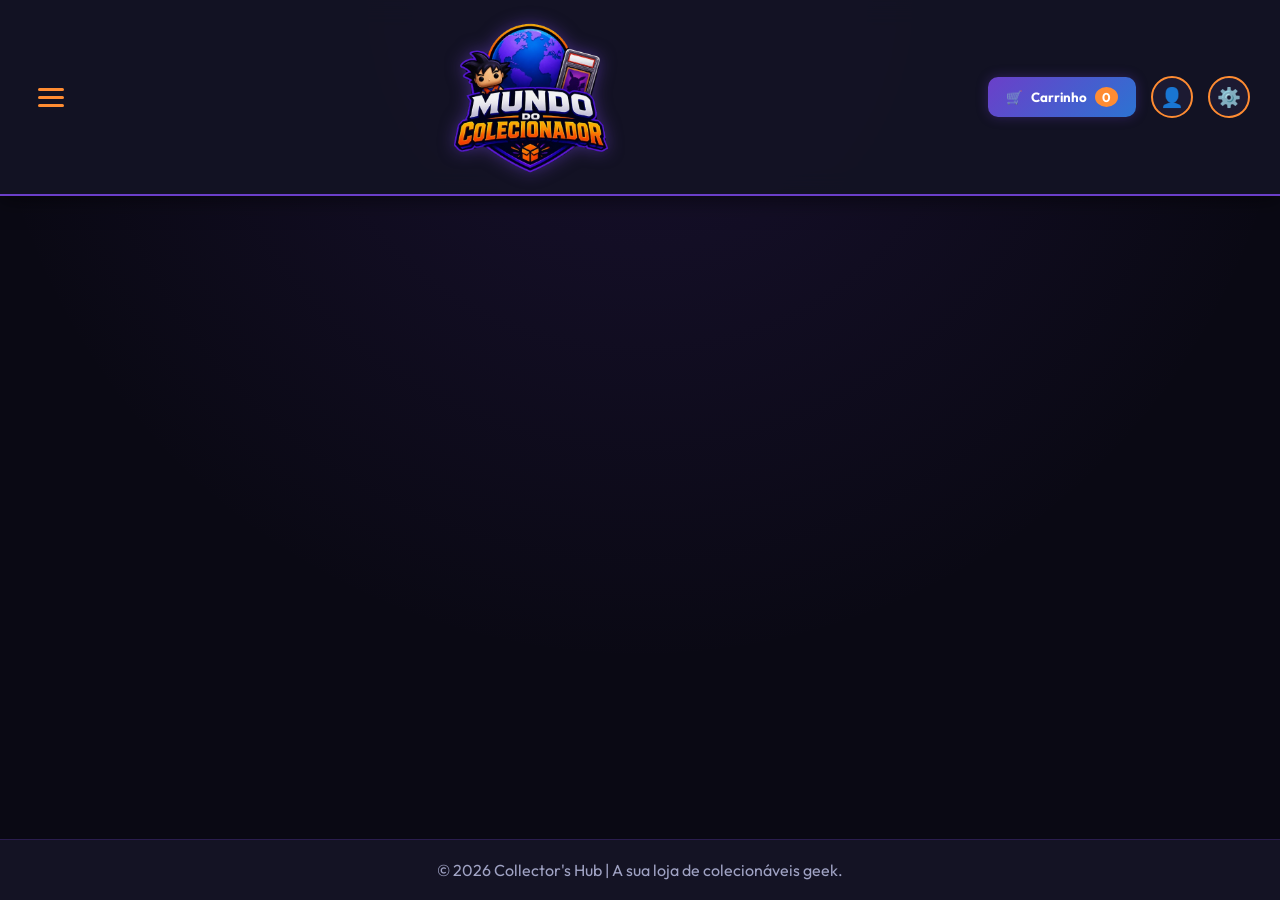
==== commit dccd10a9: "Add files via upload" ====
--- a/index.html
+++ b/index.html
@@ -33,6 +33,7 @@
                 <span id="cartCountBadge" class="badge">0</span>
             </button>
             <button class="letra_botao_cadas" id="btnIrCadastro" title="Cadastro / Login">👤</button>
+            <button class="letra_botao_cadas" id="btnIrConfig" title="Configurações">⚙️</button>
         </div>
     </header>
 
--- a/style.css
+++ b/style.css
@@ -418,4 +418,141 @@
 
 @media(max-width: 768px) {
     .carrinho-grid { grid-template-columns: 1fr; }
+}
+
+.btn-comprar:disabled {
+    background: #3a3852 !important;
+    color: #8a8a9e;
+    cursor: not-allowed;
+    box-shadow: none;
+    transform: none !important;
+}
+
+.card-esgotado {
+    opacity: 0.7;
+}
+
+/* --- SEÇÃO DE DESTAQUES --- */
+.secao-titulo {
+    font-size: 1.5rem;
+    margin: 20px 0 15px 0;
+    color: var(--text-primary);
+    display: flex;
+    align-items: center;
+    gap: 8px;
+}
+
+.destaques-section {
+    margin-bottom: 35px;
+}
+
+.destaques-grid {
+    display: grid;
+    grid-template-columns: repeat(auto-fit, minmax(280px, 1fr));
+    gap: 20px;
+}
+
+.card-destaque {
+    position: relative;
+    background: linear-gradient(145deg, #231b42, var(--bg-card));
+    border: 2px solid var(--orange-vibrant);
+    border-radius: 18px;
+    padding: 15px;
+    display: flex;
+    align-items: center;
+    gap: 15px;
+    box-shadow: 0 8px 20px rgba(255, 140, 50, 0.15);
+    transition: transform 0.3s ease, box-shadow 0.3s ease;
+}
+
+.card-destaque:hover {
+    transform: translateY(-5px);
+    box-shadow: 0 12px 25px rgba(255, 140, 50, 0.3);
+}
+
+.card-destaque img {
+    width: 100px;
+    height: 100px;
+    object-fit: cover;
+    border-radius: 12px;
+}
+
+.badge-destaque {
+    position: absolute;
+    top: -10px;
+    right: 15px;
+    background: var(--orange-vibrant);
+    color: #fff;
+    font-size: 0.7rem;
+    font-weight: 800;
+    padding: 3px 10px;
+    border-radius: 20px;
+    text-transform: uppercase;
+    letter-spacing: 1px;
+}
+
+.destaque-info {
+    flex: 1;
+    display: flex;
+    flex-direction: column;
+}
+
+.destaque-info h3 {
+    font-size: 1rem;
+    color: #fff;
+    margin-bottom: 5px;
+}
+
+.destaque-info .preco {
+    color: #00e676;
+    font-size: 1.2rem;
+    font-weight: 800;
+    margin-bottom: 8px;
+}
+
+.destaque-info button {
+    padding: 8px 12px;
+    border: none;
+    background: linear-gradient(90deg, var(--purple-main), var(--orange-vibrant));
+    color: white;
+    font-weight: 700;
+    border-radius: 8px;
+    cursor: pointer;
+    transition: filter 0.2s ease;
+}
+
+.destaque-info button:hover {
+    filter: brightness(1.15);
+}
+
+/* --- ESTILOS DE PREÇO COM DESCONTO --- */
+.container-preco {
+    display: flex;
+    align-items: center;
+    gap: 8px;
+    margin: 5px 15px 10px 15px;
+    flex-wrap: wrap;
+}
+
+.preco-atual {
+    color: var(--orange-vibrant);
+    font-size: 1.2rem;
+    font-weight: 800;
+}
+
+.preco-antigo {
+    color: var(--text-secondary);
+    text-decoration: line-through;
+    font-size: 0.9rem;
+    opacity: 0.7;
+}
+
+.badge-desconto {
+    background: #ff5252;
+    color: #ffffff;
+    font-size: 0.75rem;
+    font-weight: 800;
+    padding: 2px 6px;
+    border-radius: 6px;
+    text-transform: uppercase;
 }
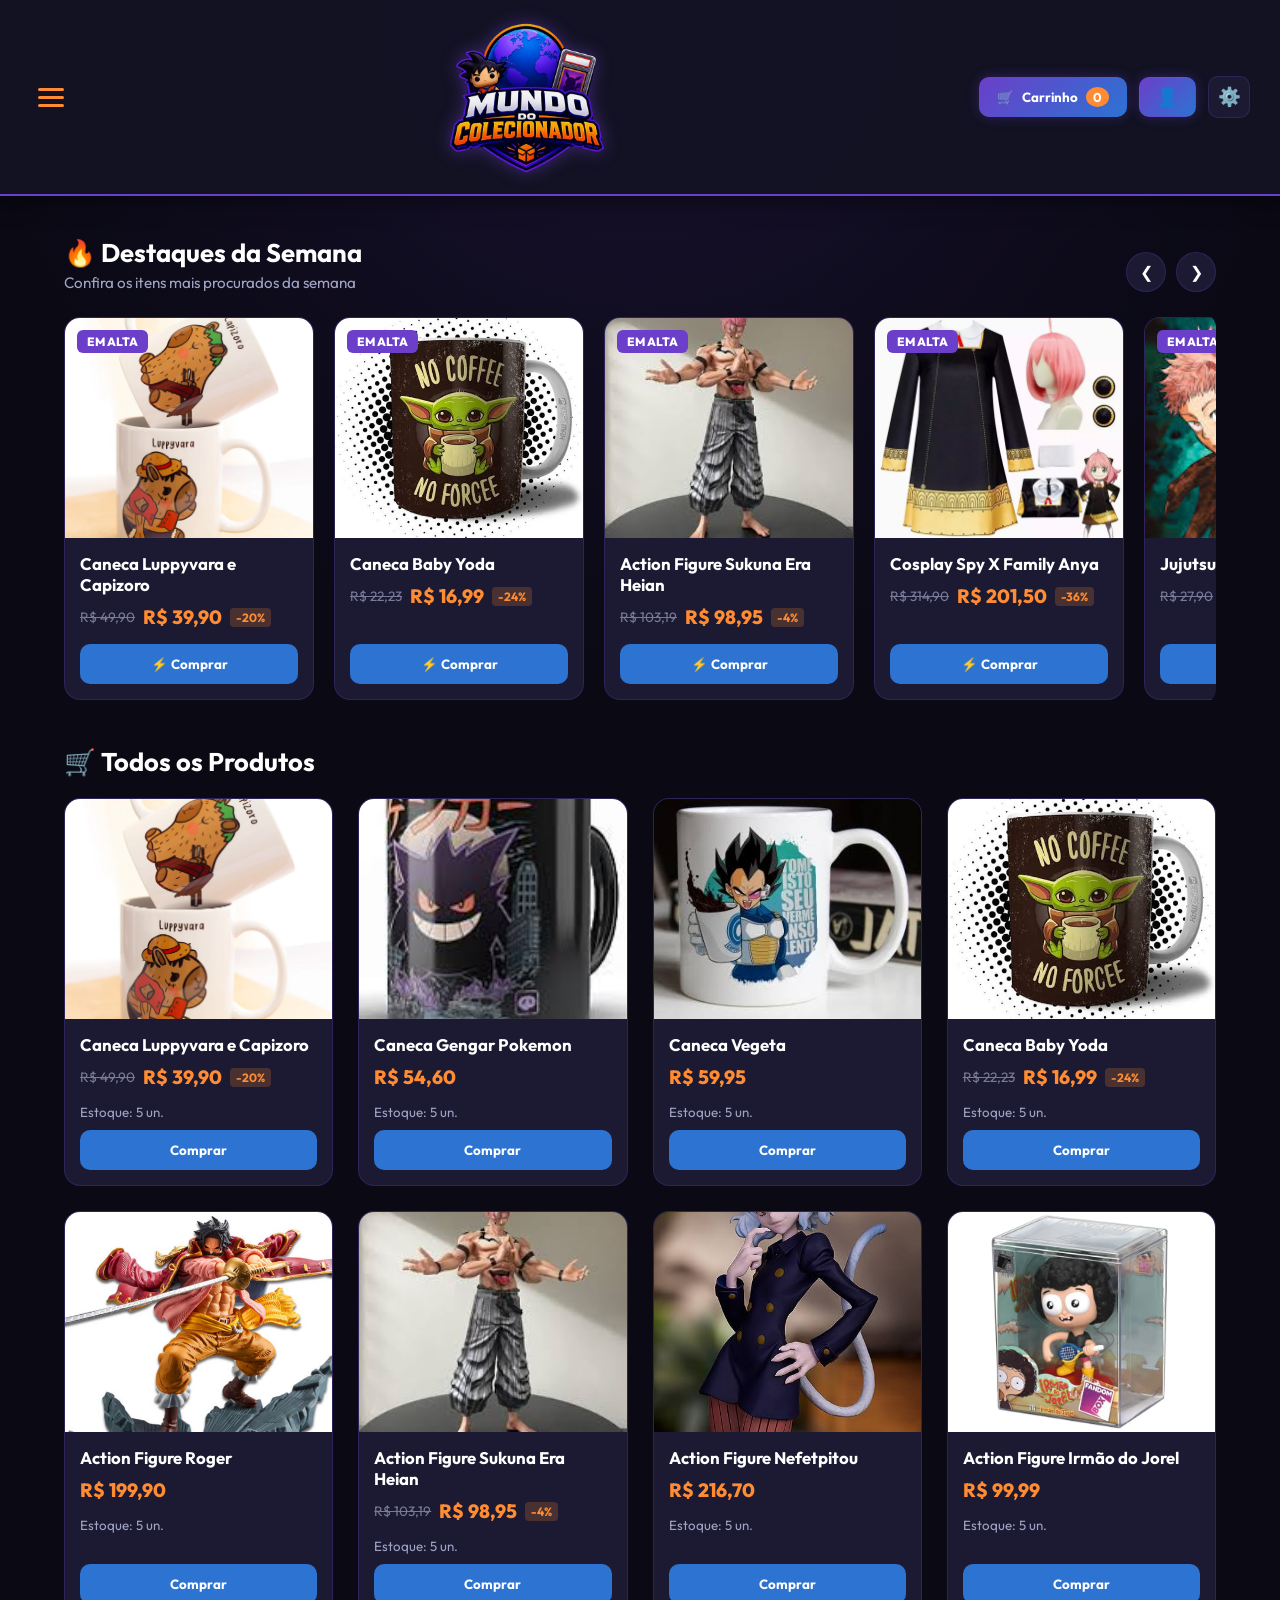
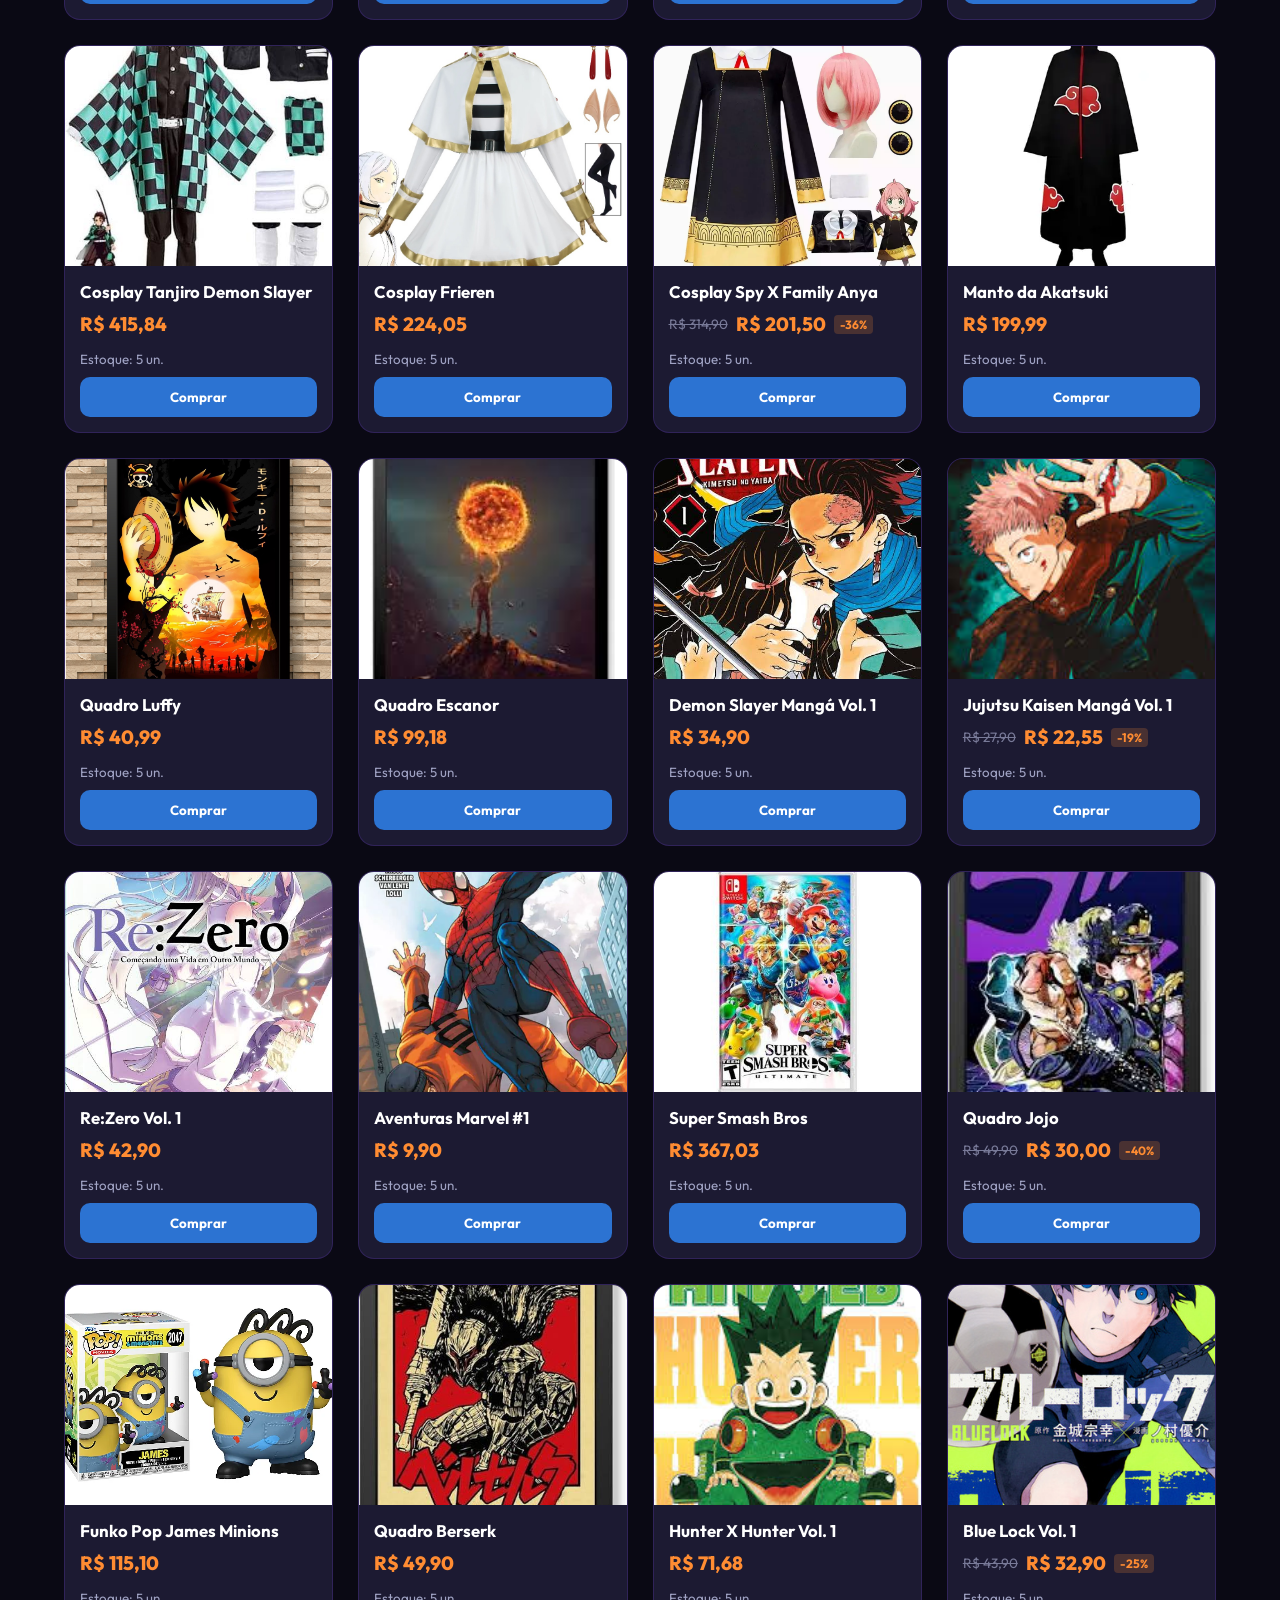
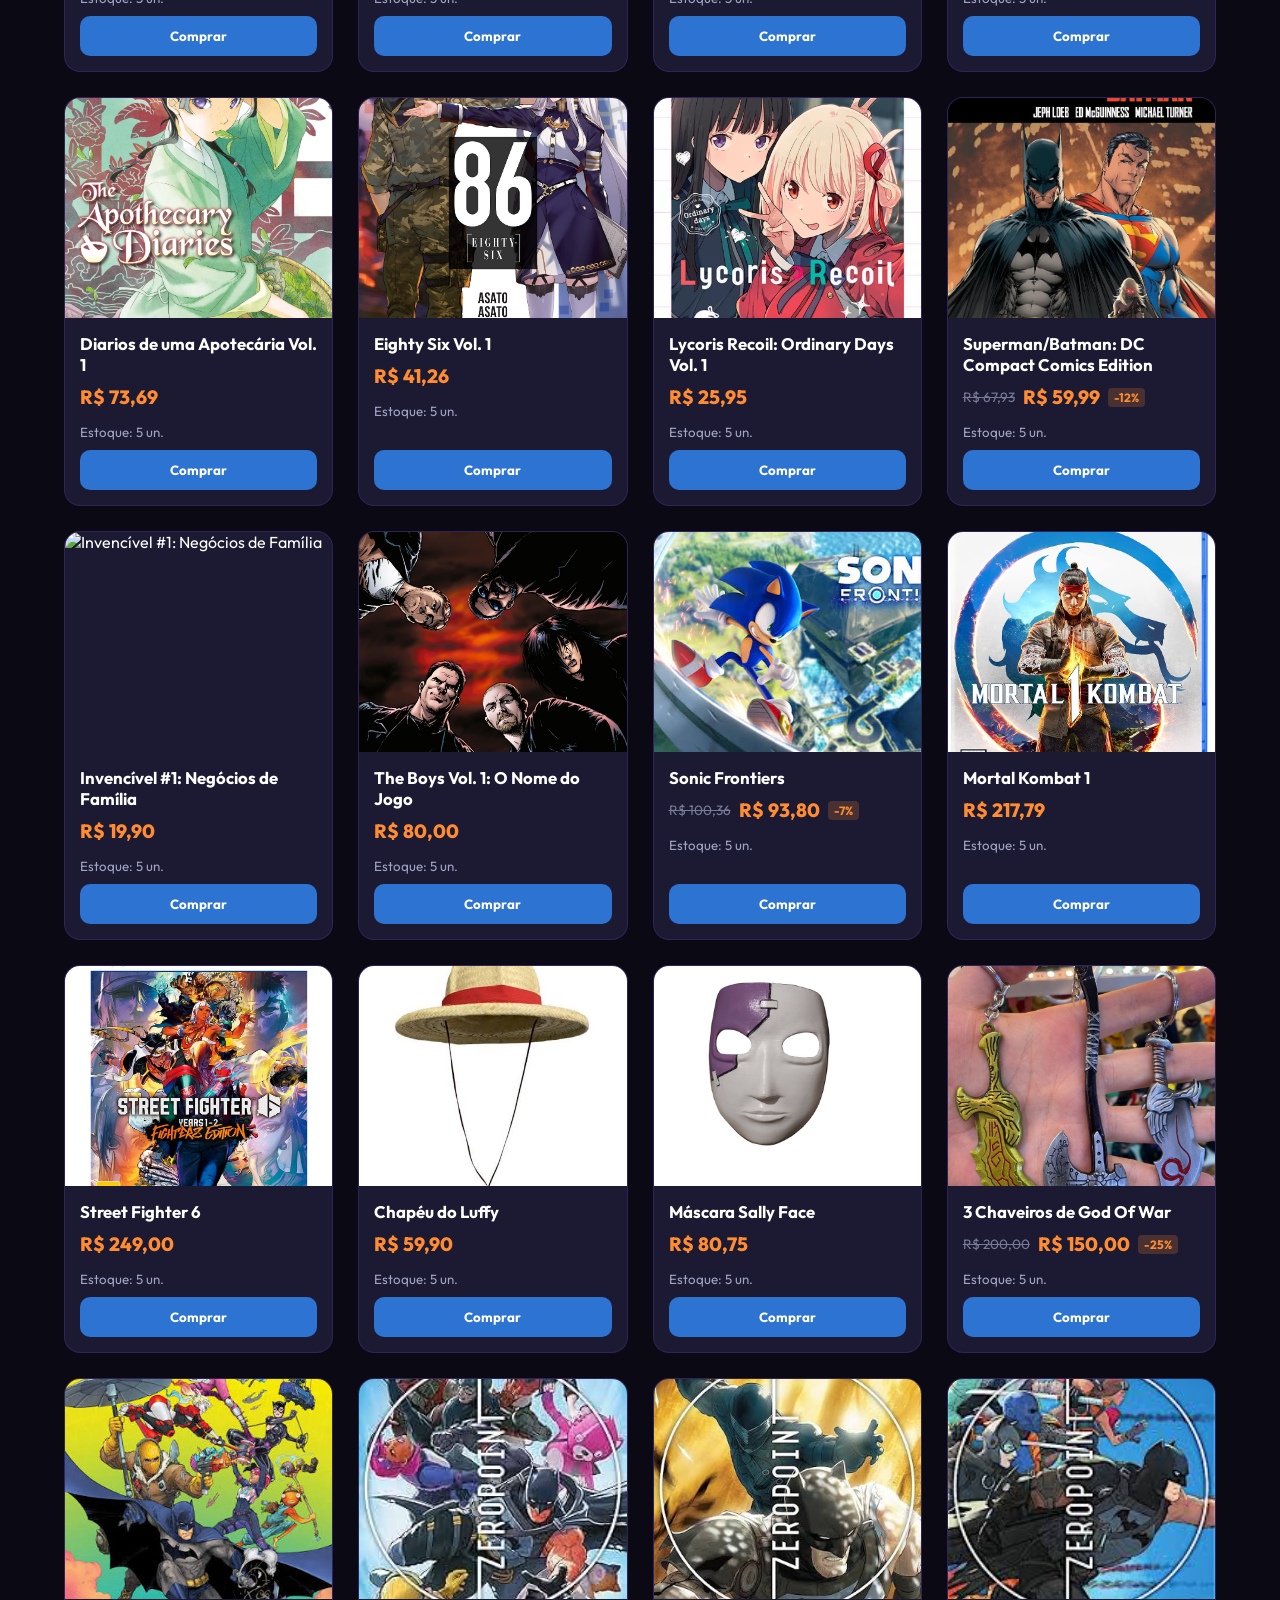
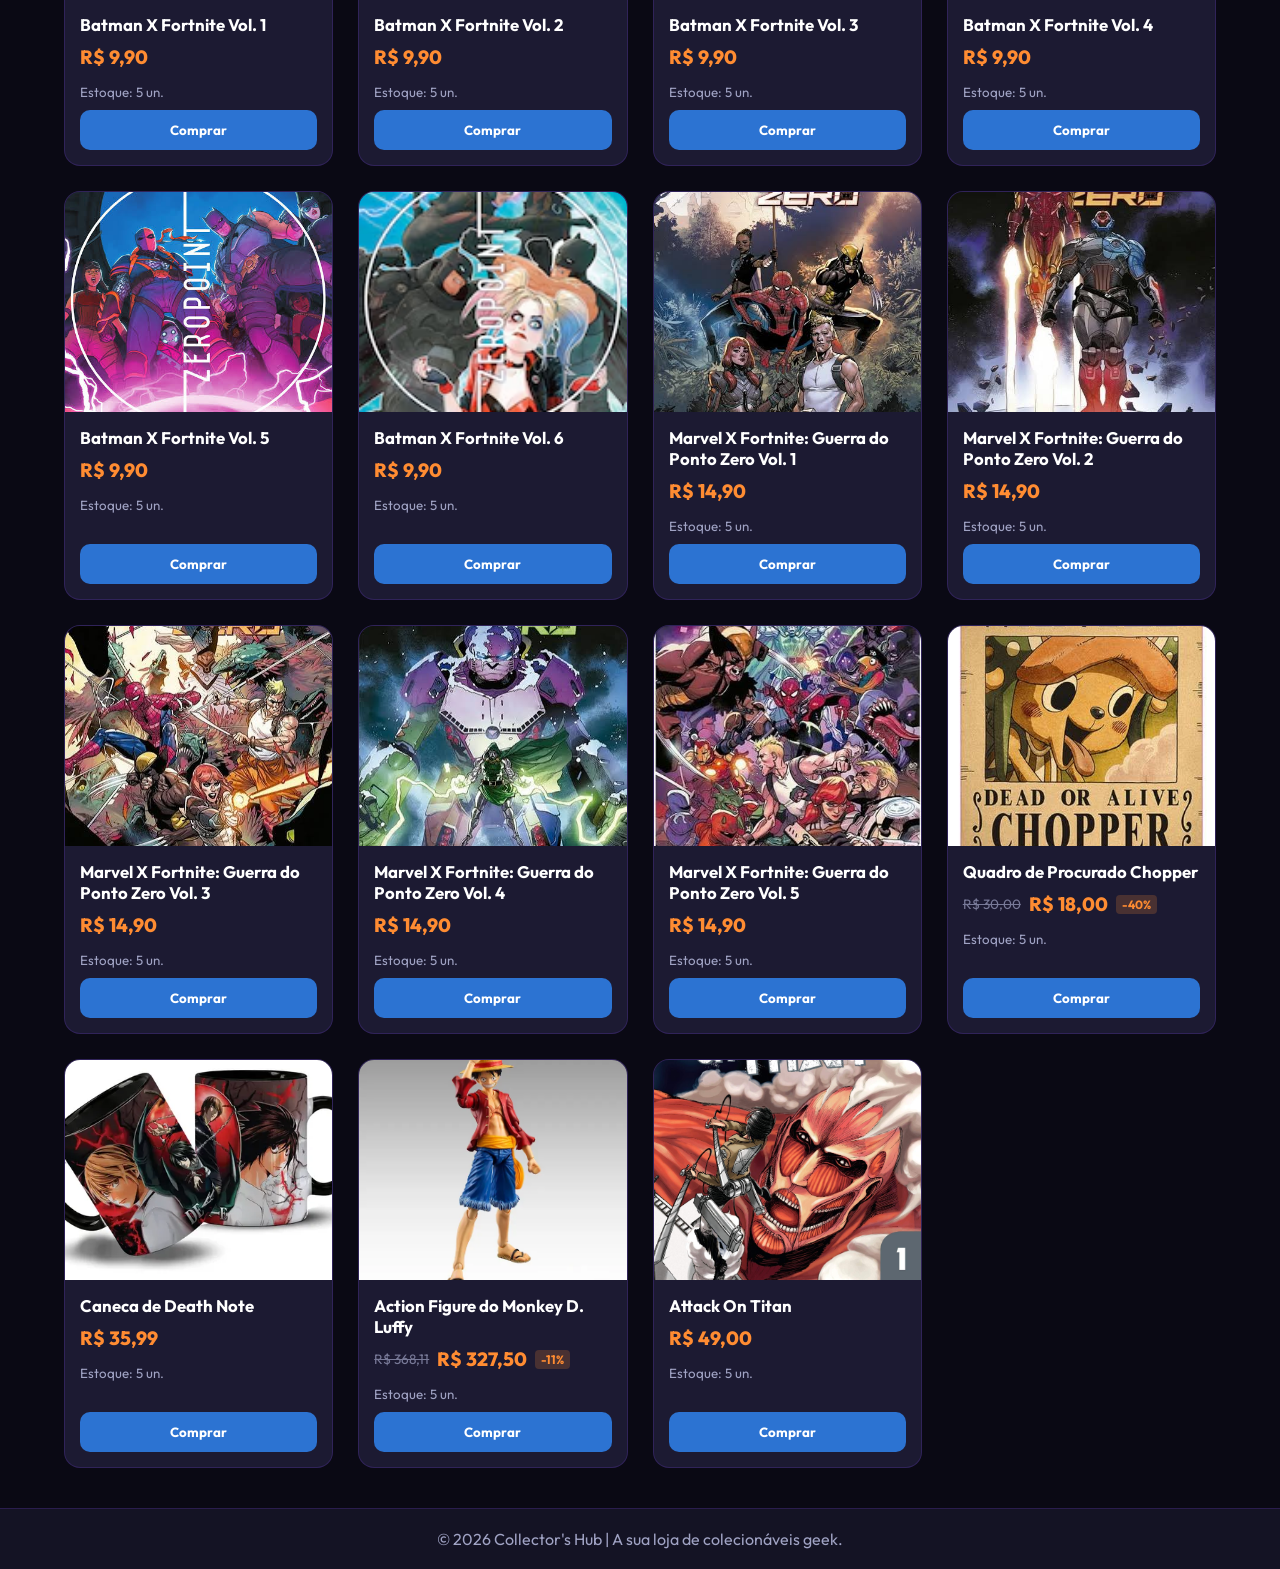
==== commit 2b51ead6: "Add files via upload" ====
--- a/index.html
+++ b/index.html
@@ -32,8 +32,12 @@
                 🛒 <span>Carrinho</span>
                 <span id="cartCountBadge" class="badge">0</span>
             </button>
-            <button class="letra_botao_cadas" id="btnIrCadastro" title="Cadastro / Login">👤</button>
-            <button class="letra_botao_cadas" id="btnIrConfig" title="Configurações">⚙️</button>
+            <button class="letra_botao_cadas" id="btnIrCadastro" title="Cadastro / Login">
+                <span class="icon">👤</span>
+            </button>
+            <button class="letra_botao_cadas" id="btnIrConfig" title="Configurações">
+                <span class="icon">⚙️</span>
+            </button>
         </div>
     </header>
 
@@ -57,8 +61,93 @@
             </ul>
         </aside>
 
-        <!-- AQUI O JS RENDEREIZA O CONTEÚDO DA TELA ATUAL (HOME, CARRINHO OU CADASTRO) -->
-        <main id="app"></main>
+        <main id="app">
+            <section class="destaques-section">
+                <div class="destaques-header-wrapper">
+                    <div class="destaques-header">
+                        <h2 class="secao-titulo">🔥 Destaques da Loja</h2>
+                        <p class="destaques-subtitulo">Confira os itens mais procurados da semana</p>
+                    </div>
+                    <div class="carrossel-controles">
+                        <button class="btn-nav" id="prevBtn" aria-label="Anterior">&#10094;</button>
+                        <button class="btn-nav" id="nextBtn" aria-label="Próximo">&#10095;</button>
+                    </div>
+                </div>
+
+                <div class="carrossel-wrapper">
+                    <div class="carrossel-track" id="carrosselTrack">
+                        
+                        <article class="card" data-descricao="Action Figure altamente detalhada com acabamento premium em PVC, articulações móveis e base iluminada em LED com temática Cyberpunk. Edição limitada para colecionadores.">
+                            <span class="badge-desconto-card">-20%</span>
+                            <img class="imagem_produto" src="https://via.placeholder.com/300" alt="Action Figure Cyberpunk">
+                            <h3>Action Figure Cyberpunk</h3>
+                            <div class="container-preco">
+                                <span class="preco-antigo">R$ 299,90</span>
+                                <span class="preco-atual">R$ 239,90</span>
+                            </div>
+                            <button class="btn-comprar">Adicionar ao Carrinho</button>
+                        </article>
+
+                        <article class="card" data-descricao="Caneca de cerâmica de alta qualidade com efeito térmico reagente. Ao despejar líquidos quentes, a estampa mágica se revela inteiramente. Capacidade de 325ml.">
+                            <span class="badge-novo-card">Novo</span>
+                            <img class="imagem_produto" src="https://via.placeholder.com/300" alt="Caneca Geek Magic">
+                            <h3>Caneca Geek Magic</h3>
+                            <div class="container-preco">
+                                <span class="preco-atual">R$ 59,90</span>
+                            </div>
+                            <button class="btn-comprar">Adicionar ao Carrinho</button>
+                        </article>
+
+                        <article class="card" data-descricao="Primeiro volume em edição especial de colecionador com capa dura, páginas coloridas exclusivas e marcador de página personalizado em metal.">
+                            <img class="imagem_produto" src="https://via.placeholder.com/300" alt="Manga Special Edition">
+                            <h3>Mangá Special Edition Vol. 1</h3>
+                            <div class="container-preco">
+                                <span class="preco-atual">R$ 42,90</span>
+                            </div>
+                            <button class="btn-comprar">Adicionar ao Carrinho</button>
+                        </article>
+
+                        <article class="card" data-descricao="Quadro decorativo com moldura de madeira de reflorestamento e iluminação LED embutida estilo neon. Acompanha controle remoto para troca de cores e modos de iluminação.">
+                            <span class="badge-desconto-card">-15%</span>
+                            <img class="imagem_produto" src="https://via.placeholder.com/300" alt="Quadro Gamer Neon">
+                            <h3>Quadro Gamer Neon</h3>
+                            <div class="container-preco">
+                                <span class="preco-antigo">R$ 110,00</span>
+                                <span class="preco-atual">R$ 93,50</span>
+                            </div>
+                            <button class="btn-comprar">Adicionar ao Carrinho</button>
+                        </article>
+
+                        <article class="card" data-descricao="Moletom com capuz e bolso canguru, feito em algodão macio e poliéster, com estampa em alta definição resistente a lavagens. Modelagem unissex confortável.">
+                            <span class="badge-novo-card">Novo</span>
+                            <img class="imagem_produto" src="https://via.placeholder.com/300" alt="HODIAO Roupas Anime">
+                            <h3>Moletom Personalizado Anime</h3>
+                            <div class="container-preco">
+                                <span class="preco-atual">R$ 189,90</span>
+                            </div>
+                            <button class="btn-comprar">Adicionar ao Carrinho</button>
+                        </article>
+
+                    </div>
+                </div>
+            </section>
+        </main>
+    </div>
+
+    <div id="modalProduto" class="menu-overlay">
+        <div class="modal-card">
+            <button id="btnFecharModal" class="close-btn" aria-label="Fechar">&times;</button>
+            <img id="modalImagem" src="" alt="Produto">
+            <div class="modal-info">
+                <h2 id="modalTitulo"></h2>
+                <div class="container-preco">
+                    <span id="modalPrecoAntigo" class="preco-antigo"></span>
+                    <span id="modalPreco" class="preco-atual"></span>
+                </div>
+                <p id="modalDescricao" class="modal-descricao"></p>
+                <button id="modalBtnAdicionar" class="btn">Adicionar ao Carrinho</button>
+            </div>
+        </div>
     </div>
 
     <footer>
--- a/style.css
+++ b/style.css
@@ -1,5 +1,8 @@
 @import url('https://fonts.googleapis.com/css2?family=Outfit:wght@300;400;600;700;800;900&display=swap');
 
+/* ==========================================
+   1. VARIÁVEIS E BASE
+   ========================================== */
 :root {
     --bg-dark: #0a0914;
     --bg-surface: #141324;
@@ -12,6 +15,7 @@
     --text-primary: #ffffff;
     --text-secondary: #a0a3c4;
     --border-color: rgba(107, 63, 201, 0.25);
+    --input-bg: #131224;
 }
 
 * {
@@ -31,6 +35,9 @@
     background-attachment: fixed;
 }
 
+/* ==========================================
+   2. HEADER E NAVEGAÇÃO
+   ========================================== */
 header {
     background: rgba(20, 19, 36, 0.95);
     backdrop-filter: blur(12px);
@@ -74,7 +81,7 @@
 .header-actions {
     display: flex;
     align-items: center;
-    gap: 15px;
+    gap: 12px;
 }
 
 .btn {
@@ -85,8 +92,9 @@
     border-radius: 10px;
     cursor: pointer;
     font-weight: 700;
-    display: flex;
+    display: inline-flex;
     align-items: center;
+    justify-content: center;
     gap: 8px;
     text-decoration: none;
     transition: all 0.3s ease;
@@ -106,26 +114,76 @@
     border-radius: 50%;
 }
 
-.letra_botao_cadas {
-    display: flex;
+/* Ajustes de Ícones do Topo (Login e Configurações) */
+#btnIrCadastro, 
+#btnIrConfig {
+    display: inline-flex;
     align-items: center;
     justify-content: center;
+    gap: 8px;
+    font-size: 0.95rem;
+    font-weight: 700;
+    line-height: 1;
+    cursor: pointer;
+    border-radius: 10px;
+    transition: all 0.3s cubic-bezier(0.4, 0, 0.2, 1);
+    user-select: none;
+}
+
+#btnIrCadastro {
+    padding: 10px 16px;
+    background: linear-gradient(135deg, var(--purple-main), var(--blue-neon));
+    color: #ffffff;
+    border: 1px solid transparent;
+    box-shadow: 0 0 12px var(--purple-glow);
+}
+
+#btnIrCadastro:hover {
+    background: linear-gradient(135deg, var(--orange-vibrant), var(--purple-main));
+    transform: translateY(-2px);
+}
+
+#btnIrConfig {
     width: 42px;
     height: 42px;
+    padding: 0;
     background: var(--bg-card);
-    border: 2px solid var(--orange-vibrant);
-    border-radius: 50%;
-    color: white;
+    border: 1px solid var(--border-color);
+    color: var(--text-primary);
     font-size: 1.2rem;
-    cursor: pointer;
-    transition: all 0.3s ease;
-}
-
-.letra_botao_cadas:hover {
-    background: var(--orange-vibrant);
-    transform: scale(1.08);
-}
-
+}
+
+#btnIrConfig:hover {
+    background: var(--purple-main);
+    border-color: var(--purple-light);
+    color: #ffffff;
+    box-shadow: 0 0 12px var(--purple-glow);
+    transform: translateY(-2px);
+}
+
+#btnIrCadastro .icon,
+#btnIrConfig .icon,
+#btnIrCadastro svg,
+#btnIrConfig svg {
+    display: inline-block;
+    font-size: 1.15rem;
+    line-height: 1;
+    transition: transform 0.3s ease;
+}
+
+#btnIrCadastro:hover .icon,
+#btnIrCadastro:hover svg {
+    transform: scale(1.15);
+}
+
+#btnIrConfig:hover .icon,
+#btnIrConfig:hover svg {
+    transform: rotate(90deg);
+}
+
+/* ==========================================
+   3. MENU LATERAL / SIDEBAR & OVERLAYS
+   ========================================== */
 .menu-overlay {
     position: fixed;
     top: 0; left: 0; width: 100vw; height: 100vh;
@@ -135,6 +193,9 @@
     opacity: 0;
     visibility: hidden;
     transition: all 0.3s ease;
+    display: flex;
+    align-items: center;
+    justify-content: center;
 }
 
 .menu-overlay.active {
@@ -196,9 +257,56 @@
 }
 
 .container { flex: 1; display: flex; }
-main#app { flex: 1; padding: 40px 5%; }
-
-/* --- VITRINE / CARDS --- */
+main#app { flex: 1; padding: 40px 5%; overflow: hidden; }
+
+/* ==========================================
+   4. CARROSSEL E VITRINE (HOME)
+   ========================================== */
+.destaques-section { margin-bottom: 40px; }
+
+.destaques-header-wrapper {
+    display: flex;
+    justify-content: space-between;
+    align-items: flex-end;
+    margin-bottom: 20px;
+}
+
+.secao-titulo { font-size: 1.6rem; color: var(--text-primary); }
+.destaques-subtitulo { color: var(--text-secondary); font-size: 0.95rem; margin-top: 4px; }
+
+.carrossel-controles { display: flex; gap: 10px; }
+
+.btn-nav {
+    width: 40px; height: 40px;
+    border-radius: 50%;
+    border: 1px solid var(--border-color);
+    background: var(--bg-card);
+    color: var(--text-primary);
+    font-size: 1rem;
+    cursor: pointer;
+    display: flex; align-items: center; justify-content: center;
+    transition: all 0.3s ease;
+}
+
+.btn-nav:hover {
+    background: var(--purple-main);
+    border-color: var(--purple-light);
+    box-shadow: 0 0 12px var(--purple-glow);
+}
+
+.carrossel-wrapper { overflow: hidden; width: 100%; border-radius: 16px; padding: 5px 0; }
+.carrossel-track { display: flex; gap: 20px; transition: transform 0.4s cubic-bezier(0.25, 1, 0.5, 1); }
+
+.carrossel-track .card { min-width: 250px; max-width: 250px; position: relative; }
+
+.badge-desconto-card, .badge-novo-card {
+    position: absolute; top: 12px; left: 12px;
+    padding: 4px 10px; border-radius: 6px;
+    font-size: 0.75rem; font-weight: 800; color: #ffffff; z-index: 2;
+}
+.badge-desconto-card { background: var(--orange-vibrant); }
+.badge-novo-card { background: var(--purple-main); }
+
 .cards {
     display: grid;
     grid-template-columns: repeat(auto-fill, minmax(240px, 1fr));
@@ -221,338 +329,300 @@
     box-shadow: 0 12px 25px var(--purple-glow);
 }
 
-.imagem_produto {
-    width: 100%;
-    height: 220px;
-    object-fit: cover;
-}
-
-.card h3 {
-    color: var(--text-primary);
-    margin: 15px 15px 5px 15px;
-    font-size: 1.1rem;
-}
-
-.card p {
-    color: var(--orange-vibrant);
-    margin: 5px 15px 15px 15px;
-    font-size: 1.3rem;
-    font-weight: 800;
-}
+.card-esgotado { opacity: 0.6; filter: grayscale(0.5); }
+
+.imagem_produto { width: 100%; height: 220px; object-fit: cover; }
+
+.card h3 { color: var(--text-primary); margin: 15px 15px 5px 15px; font-size: 1.05rem; }
+
+.container-preco { display: flex; align-items: center; gap: 8px; margin: 5px 15px 15px 15px; }
+.preco-atual { color: var(--orange-vibrant); font-size: 1.2rem; font-weight: 800; }
+.preco-antigo { color: var(--text-secondary); text-decoration: line-through; font-size: 0.85rem; opacity: 0.7; }
+.badge-desconto { background: rgba(255, 140, 50, 0.2); color: var(--orange-vibrant); padding: 2px 6px; border-radius: 4px; font-size: 0.75rem; font-weight: 700; }
 
 .card button {
     width: calc(100% - 30px);
     margin: auto 15px 15px 15px;
-    padding: 12px;
-    border: none;
-    background: var(--blue-neon);
-    color: white;
-    font-weight: 700;
-    border-radius: 10px;
-    cursor: pointer;
+    padding: 12px; border: none;
+    background: var(--blue-neon); color: white;
+    font-weight: 700; border-radius: 10px; cursor: pointer;
     transition: all 0.3s ease;
 }
 
-.card button:hover {
-    background: var(--orange-vibrant);
-}
-
-/* --- CARRINHO DE COMPRAS --- */
-.carrinho-page { width: 100%; max-width: 1200px; margin: 0 auto; }
-.carrinho-header h1 { font-size: 1.8rem; margin-bottom: 20px; }
+.card button:hover:not(:disabled) { background: var(--orange-vibrant); }
+.card button:disabled { background: #444; cursor: not-allowed; }
+
+/* ==========================================
+   5. MODAL DE DETALHES DO PRODUTO
+   ========================================== */
+.modal-card {
+    background: var(--bg-surface);
+    border: 1px solid var(--border-color);
+    border-radius: 16px;
+    padding: 25px;
+    width: 90%;
+    max-width: 550px;
+    position: relative;
+    display: flex;
+    gap: 20px;
+    box-shadow: 0 10px 30px rgba(0, 0, 0, 0.7);
+    z-index: 1000;
+}
+
+.modal-card img {
+    width: 45%;
+    height: 200px;
+    object-fit: cover;
+    border-radius: 12px;
+}
+
+.modal-info {
+    flex: 1;
+    display: flex;
+    flex-direction: column;
+    gap: 10px;
+}
+
+.modal-descricao {
+    color: var(--text-secondary);
+    font-size: 0.9rem;
+    line-height: 1.4;
+}
+
+.modal-card .close-btn {
+    position: absolute;
+    top: 10px;
+    right: 15px;
+}
+
+/* ==========================================
+   6. TELA DE CARRINHO DE COMPRAS
+   ========================================== */
+.carrinho-page { display: flex; flex-direction: column; gap: 20px; }
+.carrinho-header h1 { font-size: 1.8rem; color: var(--text-primary); margin-bottom: 5px; }
 
 .frete-progresso-card {
-    background: var(--bg-card);
-    border: 1px solid var(--border-color);
-    padding: 15px;
+    background: var(--bg-surface);
+    border: 1px solid var(--border-color);
     border-radius: 12px;
-    margin-bottom: 25px;
-}
+    padding: 15px 20px;
+}
+.frete-progresso-card p { font-size: 0.95rem; margin-bottom: 8px; color: var(--text-secondary); }
 
 .progress-bar-bg {
+    width: 100%; height: 8px;
     background: rgba(255, 255, 255, 0.1);
-    height: 10px;
-    border-radius: 10px;
-    margin-top: 8px;
-    overflow: hidden;
-}
-
+    border-radius: 10px; overflow: hidden;
+}
 .progress-bar-fill {
+    height: 100%;
     background: linear-gradient(90deg, var(--purple-main), var(--orange-vibrant));
-    height: 100%;
     transition: width 0.4s ease;
 }
 
 .carrinho-grid {
     display: grid;
-    grid-template-columns: 1fr 360px;
-    gap: 30px;
-}
-
-.carrinho-itens-card, .resumo-card {
-    background: var(--bg-card);
+    grid-template-columns: 1fr 340px;
+    gap: 25px;
+}
+
+.carrinho-itens-card {
+    background: var(--bg-surface);
     border: 1px solid var(--border-color);
     border-radius: 16px;
     padding: 20px;
+    display: flex; flex-direction: column; gap: 15px;
 }
 
 .carrinho-item {
-    display: flex;
-    align-items: center;
-    gap: 15px;
-    padding: 15px 0;
+    display: flex; align-items: center; gap: 15px;
+    padding-bottom: 15px;
     border-bottom: 1px solid var(--border-color);
 }
+.carrinho-item:last-child { border-bottom: none; padding-bottom: 0; }
 
 .carrinho-item img {
-    width: 70px;
-    height: 70px;
-    object-fit: cover;
-    border-radius: 10px;
+    width: 70px; height: 70px;
+    object-fit: cover; border-radius: 10px;
+    border: 1px solid var(--border-color);
 }
 
 .item-detalhes { flex: 1; }
-.item-detalhes h4 { font-size: 1rem; margin-bottom: 4px; }
-.item-detalhes p { color: var(--orange-vibrant); font-weight: 700; }
+.item-detalhes h4 { font-size: 1rem; color: var(--text-primary); margin-bottom: 4px; }
+.item-detalhes p { color: var(--orange-vibrant); font-weight: 700; font-size: 0.95rem; }
 
 .item-qtd-control {
-    display: flex;
-    align-items: center;
-    gap: 8px;
-    background: rgba(0,0,0,0.3);
-    padding: 4px 8px;
-    border-radius: 8px;
+    display: flex; align-items: center; gap: 10px;
+    background: var(--bg-card);
+    padding: 5px 10px; border-radius: 8px;
+    border: 1px solid var(--border-color);
 }
 
 .btn-qtd {
-    background: var(--purple-main);
-    color: white;
-    border: none;
-    width: 26px; height: 26px;
-    border-radius: 6px;
-    cursor: pointer;
-    font-weight: bold;
-}
+    background: transparent; border: none;
+    color: var(--text-primary); font-weight: 700;
+    font-size: 1.1rem; cursor: pointer; width: 24px; height: 24px;
+}
+.btn-qtd:hover { color: var(--purple-light); }
 
 .btn-remover-item {
-    background: transparent;
-    border: none;
-    color: #ff5252;
-    cursor: pointer;
-    font-size: 1.2rem;
-    margin-left: 10px;
-}
-
-.box-calculo { margin-bottom: 15px; }
-.box-calculo label { display: block; font-size: 0.85rem; color: var(--text-secondary); margin-bottom: 5px; }
+    background: transparent; border: none;
+    font-size: 1.2rem; cursor: pointer; opacity: 0.7;
+    transition: transform 0.2s;
+}
+.btn-remover-item:hover { opacity: 1; transform: scale(1.1); }
+
+.resumo-card {
+    background: var(--bg-surface);
+    border: 1px solid var(--border-color);
+    border-radius: 16px;
+    padding: 20px;
+    display: flex; flex-direction: column; gap: 15px;
+    height: fit-content;
+}
+
+.resumo-card h2 { font-size: 1.2rem; border-bottom: 1px solid var(--border-color); padding-bottom: 10px; }
+
+.box-calculo label { font-size: 0.85rem; color: var(--text-secondary); display: block; margin-bottom: 6px; }
+
 .input-btn-group { display: flex; gap: 8px; }
 .input-btn-group input {
-    flex: 1; padding: 10px; background: rgba(255,255,255,0.05);
-    border: 1px solid var(--border-color); border-radius: 8px; color: white;
+    flex: 1; background: var(--input-bg);
+    border: 1px solid var(--border-color);
+    color: var(--text-primary); padding: 8px 12px;
+    border-radius: 8px; font-size: 0.9rem;
 }
 .input-btn-group button {
-    padding: 10px 15px; background: var(--purple-main); color: white;
-    border: none; border-radius: 8px; cursor: pointer; font-weight: bold;
-}
-
-.resumo-linha { display: flex; justify-content: space-between; margin-bottom: 10px; color: var(--text-secondary); }
-.linha-total { color: var(--orange-vibrant); font-size: 1.3rem; font-weight: bold; border-top: 1px dashed var(--border-color); padding-top: 10px; }
-.pix-desconto { text-align: center; font-size: 0.85rem; color: #00e676; margin-top: 10px; }
+    background: var(--purple-main); border: none;
+    color: white; font-weight: 600; padding: 0 12px;
+    border-radius: 8px; cursor: pointer; transition: background 0.2s;
+}
+.input-btn-group button:hover { background: var(--purple-light); }
+
+.resumo-detalhes { display: flex; flex-direction: column; gap: 8px; margin: 10px 0; }
+.resumo-linha { display: flex; justify-content: space-between; font-size: 0.95rem; color: var(--text-secondary); }
+.linha-total {
+    border-top: 1px solid var(--border-color);
+    padding-top: 10px; margin-top: 5px;
+    font-size: 1.1rem; font-weight: 800; color: var(--text-primary);
+}
 
 .btn-finalizar {
-    width: 100%; padding: 14px; background: linear-gradient(90deg, var(--purple-main), var(--orange-vibrant));
-    border: none; border-radius: 10px; color: white; font-weight: 800;
-    font-size: 1rem; cursor: pointer; text-transform: uppercase; margin-top: 15px;
-}
+    width: 100%; background: linear-gradient(135deg, var(--orange-vibrant), var(--purple-main));
+    color: white; font-weight: 800; padding: 14px;
+    border: none; border-radius: 10px; cursor: pointer;
+    font-size: 1rem; transition: transform 0.2s;
+}
+.btn-finalizar:hover { transform: translateY(-2px); }
 
 .carrinho-vazio-box {
-    text-align: center;
-    padding: 60px 20px;
-    background: var(--bg-card);
+    background: var(--bg-surface);
+    border: 1px solid var(--border-color);
     border-radius: 16px;
-    border: 1px solid var(--border-color);
-}
-
-/* --- FORMULÁRIO DE CADASTRO --- */
+}
+
+/* ==========================================
+   7. TELA DE CADASTRO E LOGIN
+   ========================================== */
 .cadastro-wrapper {
-    display: flex;
-    justify-content: center;
-    align-items: center;
+    display: flex; justify-content: center; align-items: center;
     padding: 20px 0;
 }
 
 .cadastro-box {
-    width: 100%;
-    max-width: 400px;
-    background: var(--bg-card);
-    border: 1px solid var(--border-color);
-    padding: 30px;
+    background: var(--bg-surface);
+    border: 1px solid var(--border-color);
     border-radius: 16px;
-    box-shadow: 0 10px 30px rgba(0,0,0,0.5);
-}
-
-.cadastro-box h1 { color: var(--purple-light); text-align: center; font-size: 1.6rem; }
-.cadastro-box h2 { color: var(--text-secondary); text-align: center; font-size: 0.95rem; margin-bottom: 20px; }
-
-.campo { display: flex; flex-direction: column; margin-bottom: 15px; }
-.campo label { color: var(--text-secondary); font-size: 0.85rem; margin-bottom: 5px; }
+    padding: 30px; width: 100%; max-width: 420px;
+    box-shadow: 0 8px 30px rgba(0, 0, 0, 0.4);
+}
+
+.cadastro-box h1 { font-size: 1.6rem; text-align: center; margin-bottom: 5px; }
+.cadastro-box h2 { font-size: 0.95rem; color: var(--text-secondary); text-align: center; font-weight: 400; margin-bottom: 25px; }
+
+.campo { display: flex; flex-direction: column; gap: 6px; margin-bottom: 15px; }
+.campo label { font-size: 0.85rem; color: var(--text-secondary); font-weight: 600; }
 .campo input {
-    padding: 12px; background: rgba(255,255,255,0.05);
-    border: 1px solid var(--border-color); border-radius: 8px; color: white; outline: none;
-}
-.campo input:focus { border-color: var(--orange-vibrant); }
-
-.cadastro-box button {
-    width: 100%; padding: 12px; background: linear-gradient(90deg, var(--purple-main), var(--orange-vibrant));
-    border: none; border-radius: 8px; color: white; font-weight: 800; cursor: pointer; margin-top: 10px;
-}
-
+    background: var(--input-bg);
+    border: 1px solid var(--border-color);
+    color: var(--text-primary); padding: 10px 14px;
+    border-radius: 8px; font-size: 0.95rem; outline: none;
+    transition: border-color 0.3s;
+}
+.campo input:focus { border-color: var(--purple-light); }
+
+/* ==========================================
+   8. TELA DE CONFIGURAÇÕES
+   ========================================== */
+.config-wrapper { display: flex; justify-content: center; }
+
+.config-box {
+    background: var(--bg-surface);
+    border: 1px solid var(--border-color);
+    border-radius: 16px;
+    padding: 30px; width: 100%; max-width: 600px;
+}
+
+.config-box h1 { font-size: 1.6rem; margin-bottom: 20px; border-bottom: 1px solid var(--border-color); padding-bottom: 10px; }
+
+.config-secao h2 { font-size: 1.1rem; color: var(--orange-vibrant); margin-bottom: 15px; }
+
+.campo-config { display: flex; flex-direction: column; gap: 8px; margin-bottom: 15px; }
+.campo-config label { font-size: 0.9rem; color: var(--text-secondary); }
+
+/* Switch Toggle Button */
+.switch { position: relative; display: inline-block; width: 48px; height: 26px; }
+.switch input { opacity: 0; width: 0; height: 0; }
+.slider {
+    position: absolute; cursor: pointer;
+    top: 0; left: 0; right: 0; bottom: 0;
+    background-color: var(--bg-card);
+    border: 1px solid var(--border-color);
+    transition: .4s; border-radius: 34px;
+}
+.slider:before {
+    position: absolute; content: "";
+    height: 18px; width: 18px; left: 3px; bottom: 3px;
+    background-color: var(--text-secondary);
+    transition: .4s; border-radius: 50%;
+}
+input:checked + .slider { background-color: var(--purple-main); }
+input:checked + .slider:before { transform: translateX(22px); background-color: white; }
+
+/* ==========================================
+   9. FOOTER, MODO CLARO & RESPONSIVIDADE
+   ========================================== */
 footer {
     background: var(--bg-surface);
     color: var(--text-secondary);
-    text-align: center;
-    padding: 20px;
+    text-align: center; padding: 20px;
     border-top: 1px solid var(--border-color);
     margin-top: auto;
 }
 
-@media(max-width: 768px) {
+body.light-mode {
+    --bg-dark: #f0f2f5;
+    --bg-surface: #ffffff;
+    --bg-card: #ffffff;
+    --input-bg: #f8f9fa;
+    --text-primary: #1a1a2e;
+    --text-secondary: #555870;
+    --border-color: rgba(107, 63, 201, 0.2);
+}
+
+/* RESPONSIVIDADE */
+@media (max-width: 768px) {
     .carrinho-grid { grid-template-columns: 1fr; }
-}
-
-.btn-comprar:disabled {
-    background: #3a3852 !important;
-    color: #8a8a9e;
-    cursor: not-allowed;
-    box-shadow: none;
-    transform: none !important;
-}
-
-.card-esgotado {
-    opacity: 0.7;
-}
-
-/* --- SEÇÃO DE DESTAQUES --- */
-.secao-titulo {
-    font-size: 1.5rem;
-    margin: 20px 0 15px 0;
-    color: var(--text-primary);
-    display: flex;
-    align-items: center;
-    gap: 8px;
-}
-
-.destaques-section {
-    margin-bottom: 35px;
-}
-
-.destaques-grid {
-    display: grid;
-    grid-template-columns: repeat(auto-fit, minmax(280px, 1fr));
-    gap: 20px;
-}
-
-.card-destaque {
-    position: relative;
-    background: linear-gradient(145deg, #231b42, var(--bg-card));
-    border: 2px solid var(--orange-vibrant);
-    border-radius: 18px;
-    padding: 15px;
-    display: flex;
-    align-items: center;
-    gap: 15px;
-    box-shadow: 0 8px 20px rgba(255, 140, 50, 0.15);
-    transition: transform 0.3s ease, box-shadow 0.3s ease;
-}
-
-.card-destaque:hover {
-    transform: translateY(-5px);
-    box-shadow: 0 12px 25px rgba(255, 140, 50, 0.3);
-}
-
-.card-destaque img {
-    width: 100px;
-    height: 100px;
-    object-fit: cover;
-    border-radius: 12px;
-}
-
-.badge-destaque {
-    position: absolute;
-    top: -10px;
-    right: 15px;
-    background: var(--orange-vibrant);
-    color: #fff;
-    font-size: 0.7rem;
-    font-weight: 800;
-    padding: 3px 10px;
-    border-radius: 20px;
-    text-transform: uppercase;
-    letter-spacing: 1px;
-}
-
-.destaque-info {
-    flex: 1;
-    display: flex;
-    flex-direction: column;
-}
-
-.destaque-info h3 {
-    font-size: 1rem;
-    color: #fff;
-    margin-bottom: 5px;
-}
-
-.destaque-info .preco {
-    color: #00e676;
-    font-size: 1.2rem;
-    font-weight: 800;
-    margin-bottom: 8px;
-}
-
-.destaque-info button {
-    padding: 8px 12px;
-    border: none;
-    background: linear-gradient(90deg, var(--purple-main), var(--orange-vibrant));
-    color: white;
-    font-weight: 700;
-    border-radius: 8px;
-    cursor: pointer;
-    transition: filter 0.2s ease;
-}
-
-.destaque-info button:hover {
-    filter: brightness(1.15);
-}
-
-/* --- ESTILOS DE PREÇO COM DESCONTO --- */
-.container-preco {
-    display: flex;
-    align-items: center;
-    gap: 8px;
-    margin: 5px 15px 10px 15px;
-    flex-wrap: wrap;
-}
-
-.preco-atual {
-    color: var(--orange-vibrant);
-    font-size: 1.2rem;
-    font-weight: 800;
-}
-
-.preco-antigo {
-    color: var(--text-secondary);
-    text-decoration: line-through;
-    font-size: 0.9rem;
-    opacity: 0.7;
-}
-
-.badge-desconto {
-    background: #ff5252;
-    color: #ffffff;
-    font-size: 0.75rem;
-    font-weight: 800;
-    padding: 2px 6px;
-    border-radius: 6px;
-    text-transform: uppercase;
+    main#app { padding: 20px 4%; }
+    header { padding: 10px 15px; }
+}
+
+@media (max-width: 600px) {
+    .modal-card {
+        flex-direction: column;
+    }
+    .modal-card img {
+        width: 100%;
+        height: 180px;
+    }
 }
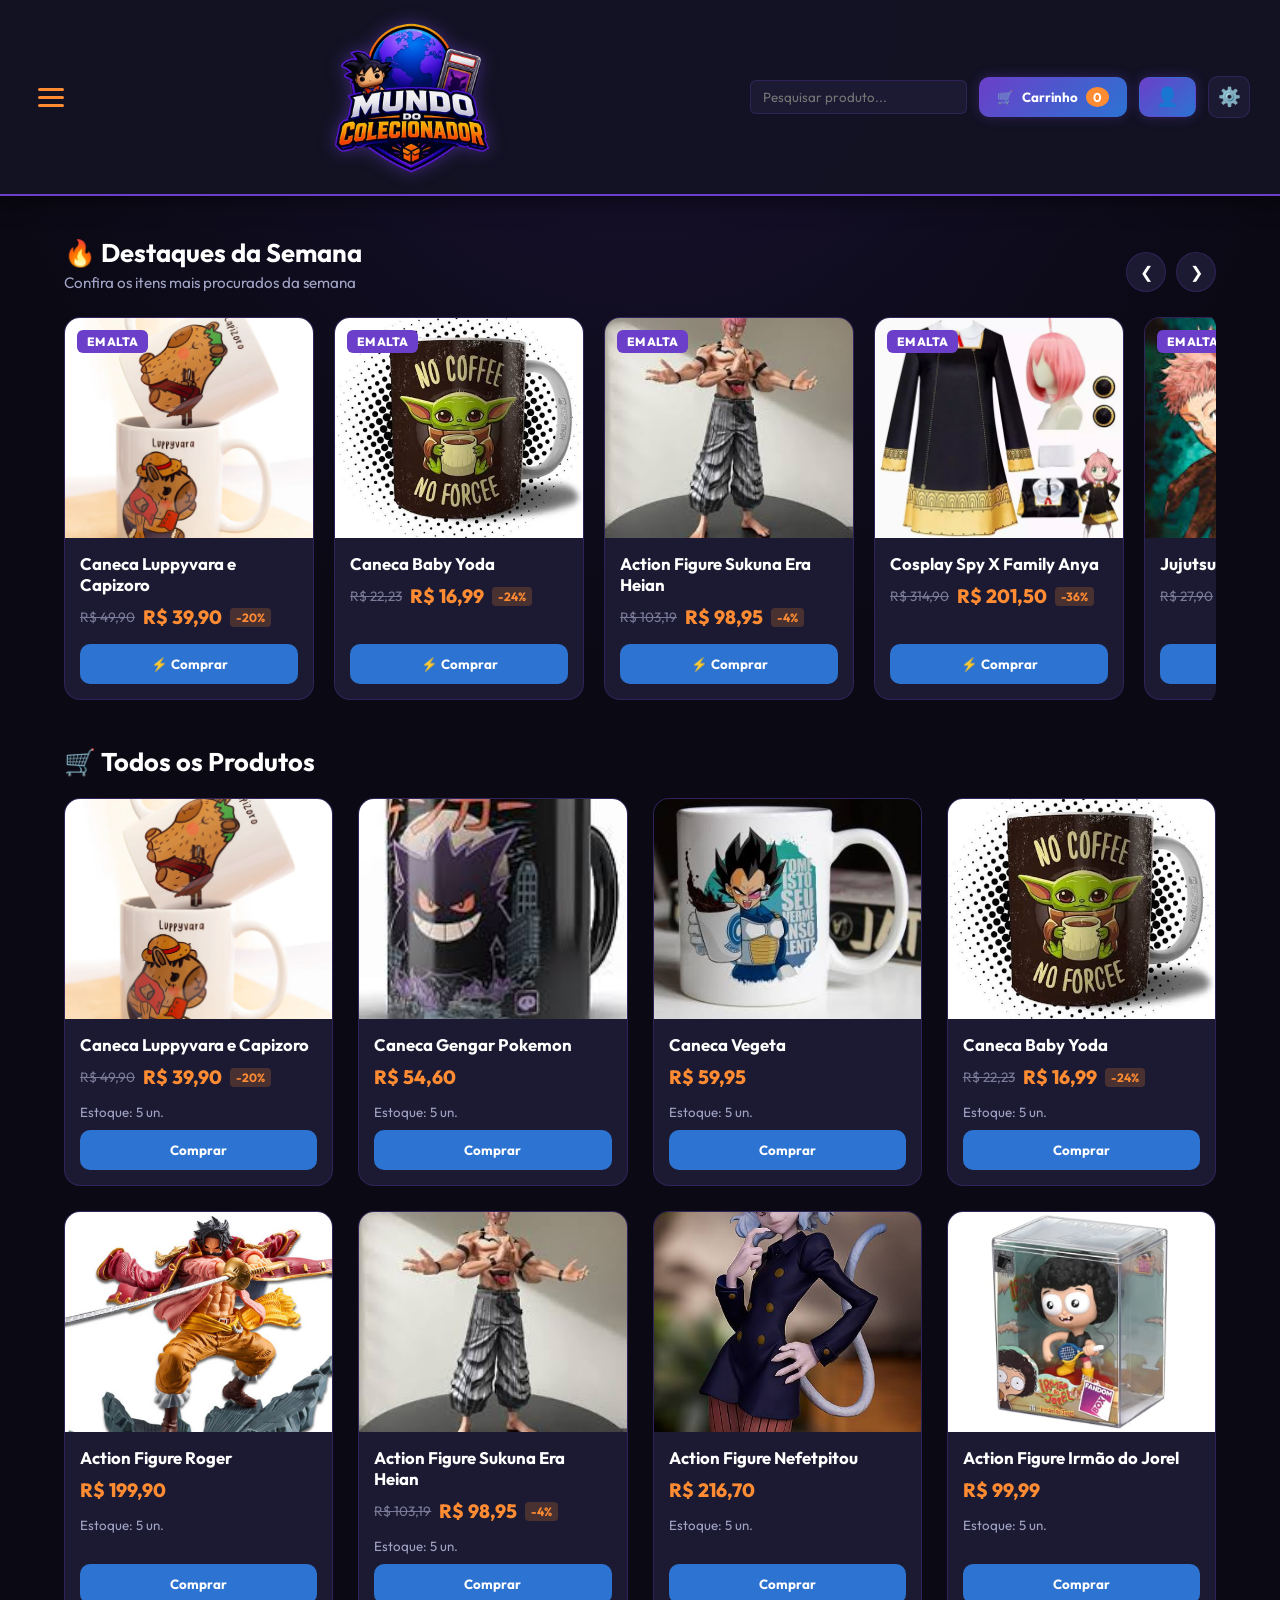
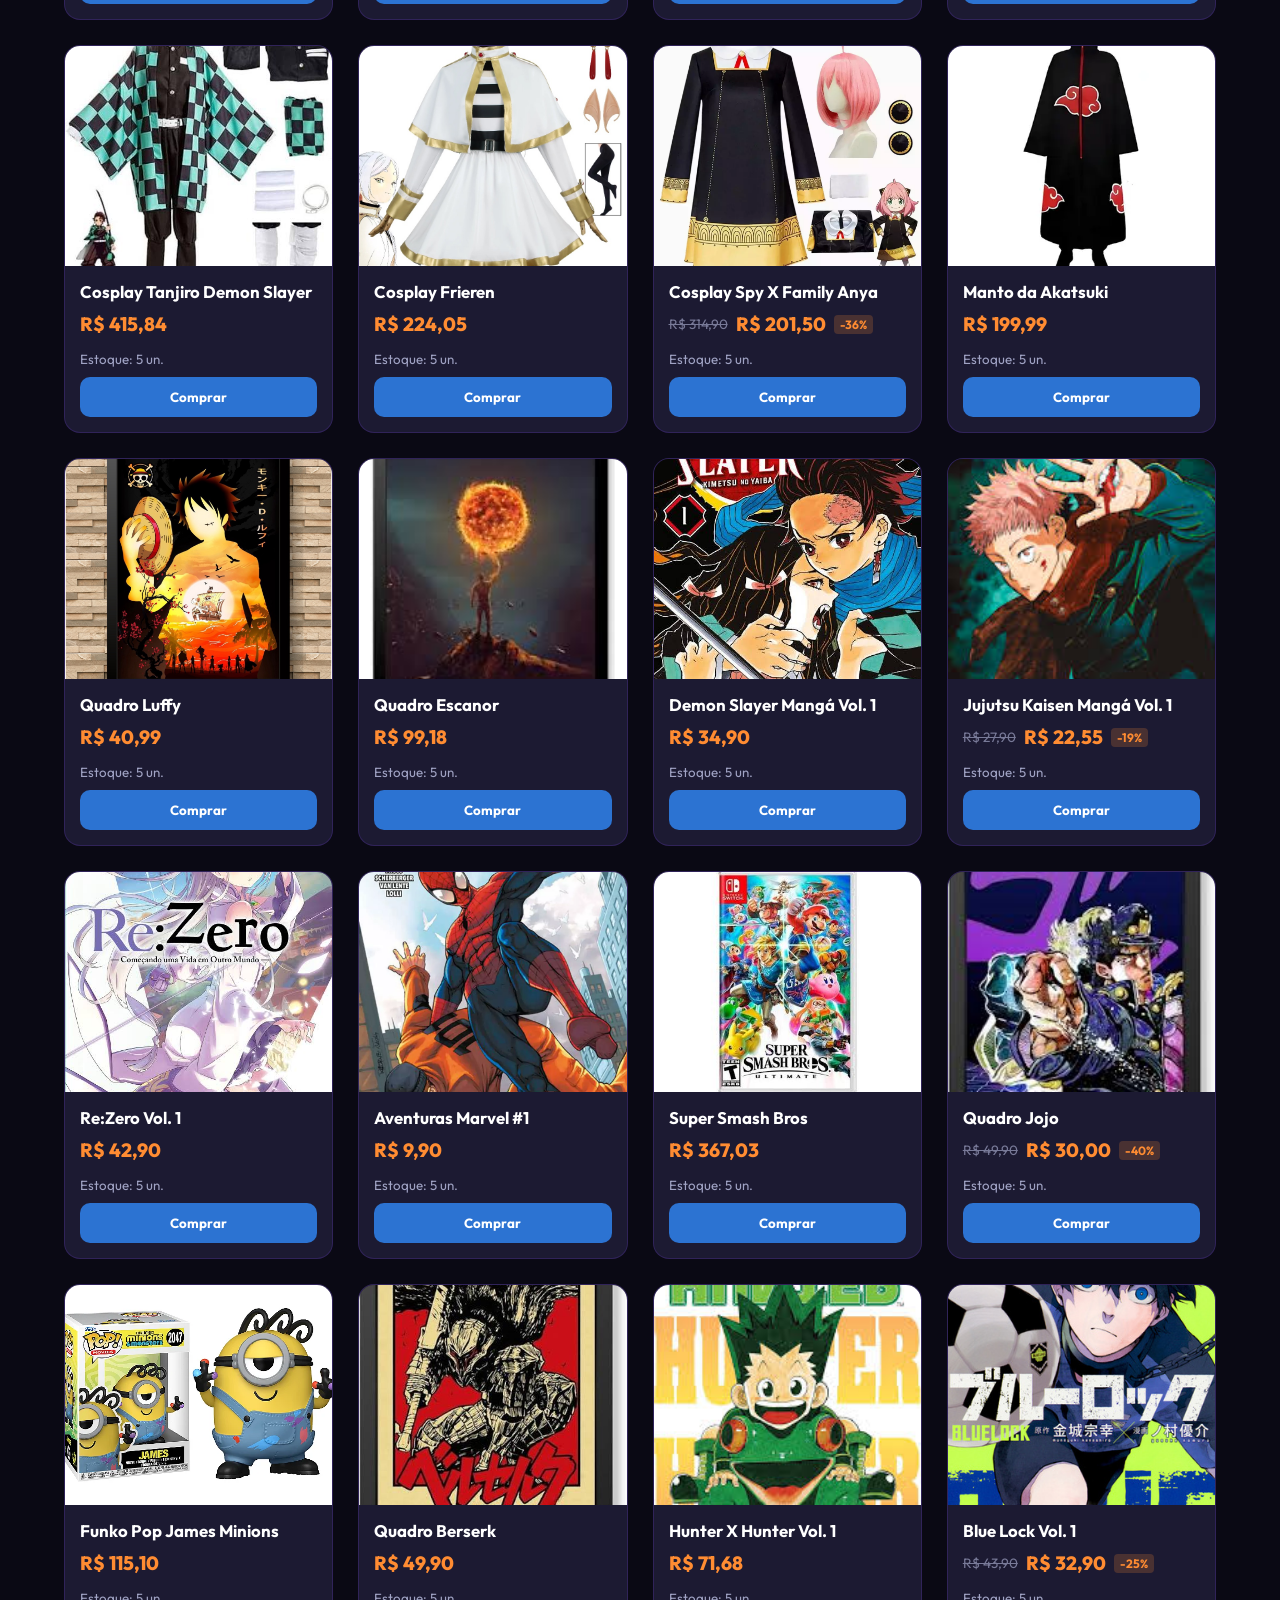
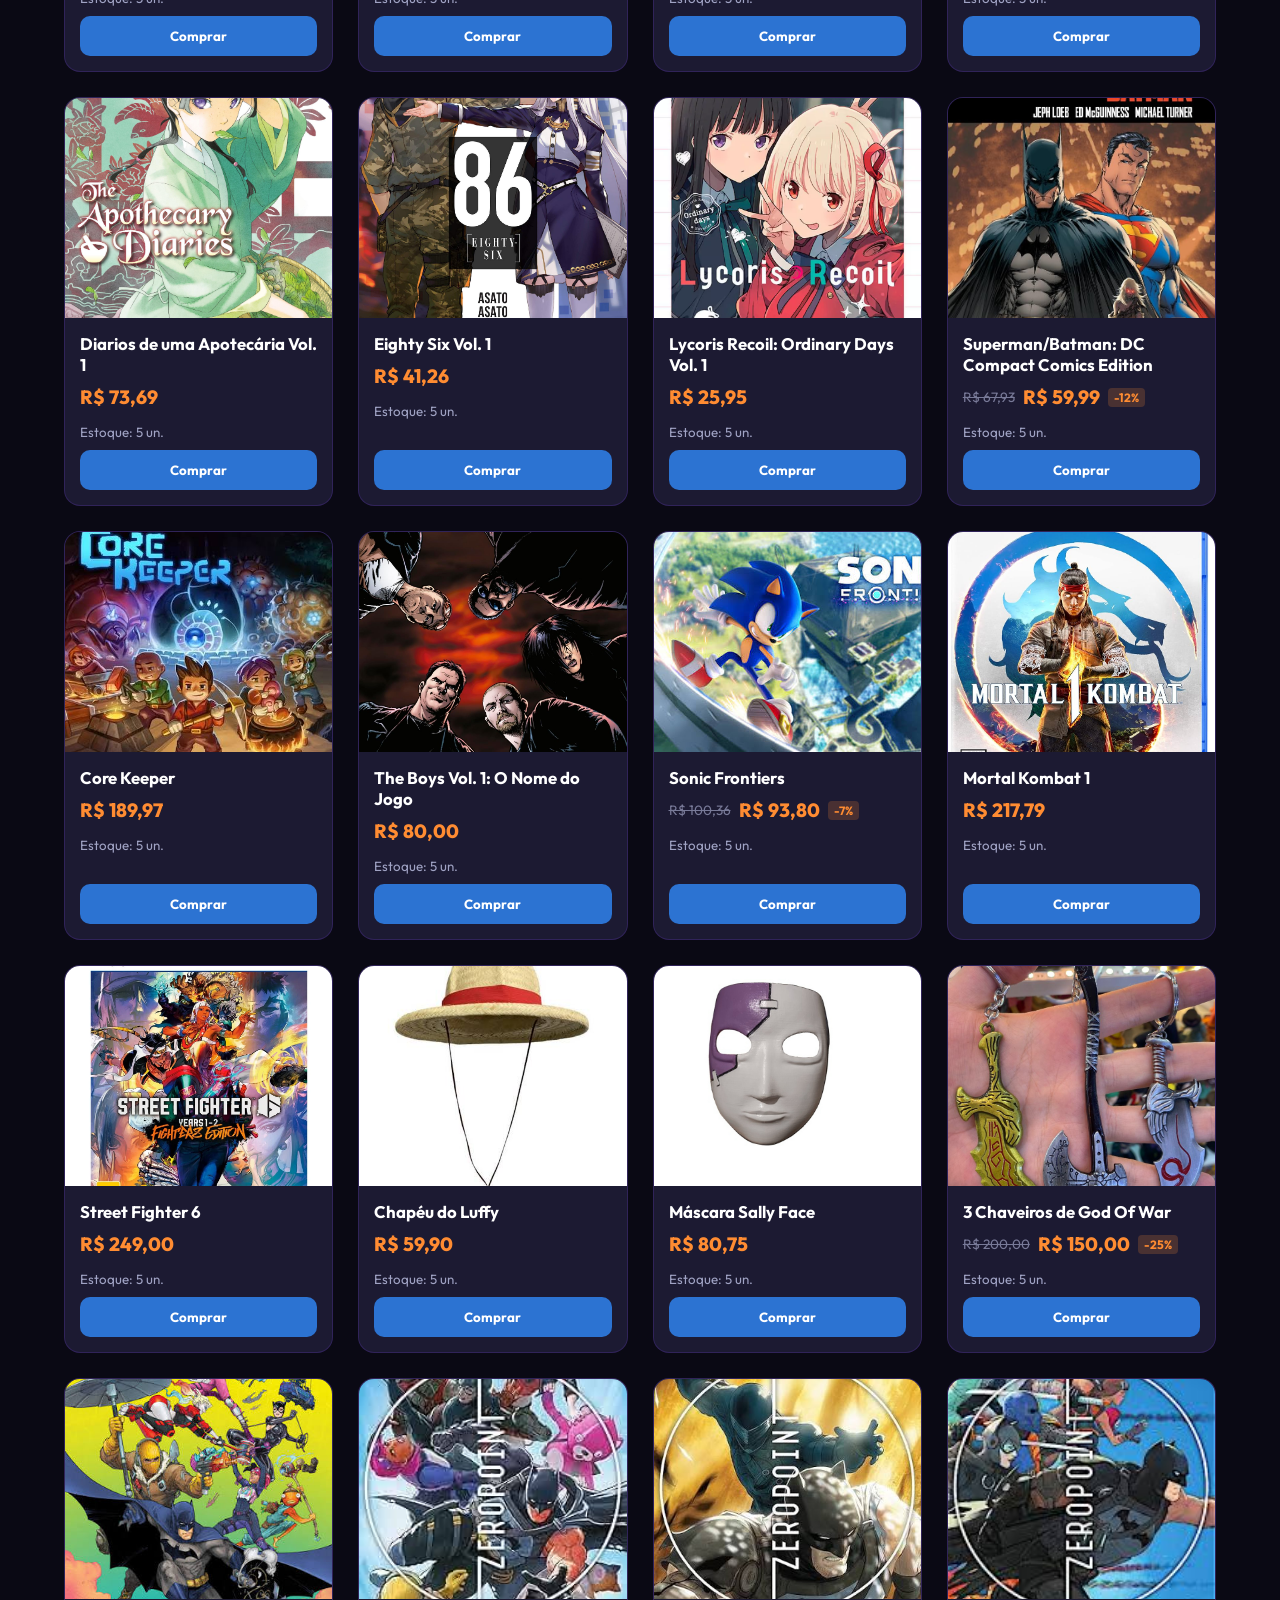
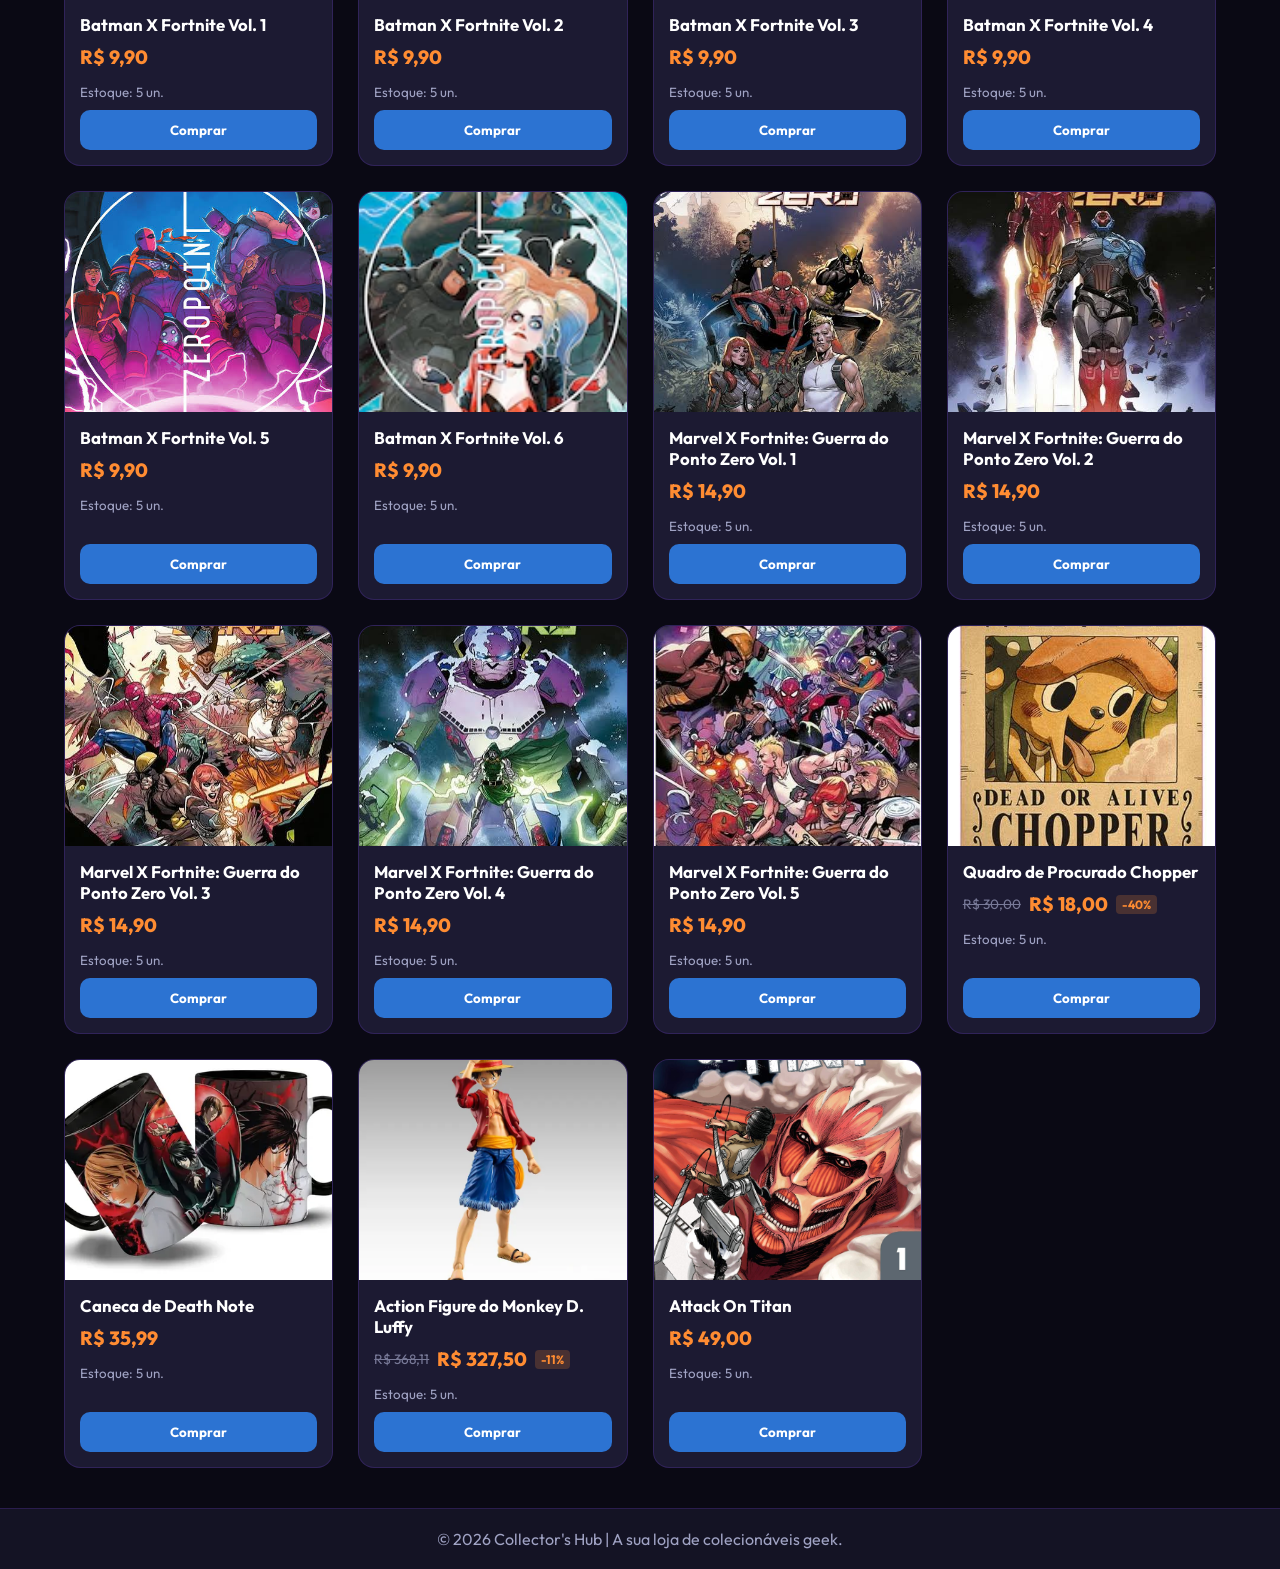
==== commit 35036e80: "Add files via upload" ====
--- a/index.html
+++ b/index.html
@@ -27,18 +27,22 @@
             </a>
         </div>
 
-        <div class="header-actions">
-            <button class="btn" id="btnIrCarrinho">
-                🛒 <span>Carrinho</span>
-                <span id="cartCountBadge" class="badge">0</span>
-            </button>
-            <button class="letra_botao_cadas" id="btnIrCadastro" title="Cadastro / Login">
-                <span class="icon">👤</span>
-            </button>
-            <button class="letra_botao_cadas" id="btnIrConfig" title="Configurações">
-                <span class="icon">⚙️</span>
-            </button>
-        </div>
+            <div class="header-actions">
+        <!-- CAMPO DE BUSCA (Apoiado pelo script) -->
+        <input type="text" id="inputBusca" placeholder="Pesquisar produto..." style="padding: 8px 12px; border-radius: 6px; border: 1px solid var(--border-color, #333); background: var(--bg-card, #1e1e2d); color: #fff;">
+
+        <button class="btn" id="btnIrCarrinho">
+            🛒 <span>Carrinho</span>
+            <span id="cartCountBadge" class="badge">0</span>
+        </button>
+        <button class="letra_botao_cadas" id="btnIrCadastro" title="Cadastro / Login">
+            <span class="icon">👤</span>
+        </button>
+        <button class="letra_botao_cadas" id="btnIrConfig" title="Configurações">
+            <span class="icon">⚙️</span>
+        </button>
+    </div>
+
     </header>
 
     <div class="container">
--- a/style.css
+++ b/style.css
@@ -625,4 +625,236 @@
         width: 100%;
         height: 180px;
     }
+}
+
+.config-grid {
+    display: grid;
+    grid-template-columns: repeat(auto-fit, minmax(320px, 1fr));
+    gap: 20px;
+    margin-top: 20px;
+}
+
+.config-card {
+    background: var(--bg-card, #1e1e2d);
+    border: 1px solid #2b2b3d;
+    border-radius: 12px;
+    padding: 20px;
+    display: flex;
+    flex-direction: column;
+    justify-content: space-between;
+    transition: transform 0.2s ease, border-color 0.2s ease;
+}
+
+.config-card:hover {
+    border-color: #4f46e5;
+    transform: translateY(-2px);
+}
+
+.config-card-danger {
+    border-color: #ff525233;
+    grid-column: 1 / -1; /* Ocupa a largura total na parte inferior */
+}
+
+.config-card h2 {
+    font-size: 1.1rem;
+    margin-bottom: 15px;
+}
+
+.config-form-group {
+    display: flex;
+    flex-direction: column;
+    gap: 12px;
+    margin-bottom: 15px;
+}
+
+.config-form-group input, 
+.config-form-group select {
+    width: 100%;
+    padding: 10px;
+    border-radius: 6px;
+    background: #2b2b3d;
+    color: #fff;
+    border: 1px solid #3f3f5a;
+}
+
+.conta-grid {
+    display: grid;
+    grid-template-columns: repeat(auto-fit, minmax(300px, 1fr));
+    gap: 20px;
+    margin-top: 20px;
+}
+
+.conta-card {
+    background: var(--bg-card, #1e1e2d);
+    border: 1px solid #2b2b3d;
+    border-radius: 12px;
+    padding: 20px;
+}
+
+.perfil-header-box {
+    display: flex;
+    align-items: center;
+    gap: 15px;
+    margin-bottom: 20px;
+}
+
+.avatar-circulo {
+    width: 60px;
+    height: 60px;
+    border-radius: 50%;
+    background: #6c5ce7;
+    color: #fff;
+    display: flex;
+    align-items: center;
+    justify-content: center;
+    font-size: 1.5rem;
+    font-weight: bold;
+}
+
+.badge-fidelidade {
+    background: rgba(108, 92, 231, 0.2);
+    color: #a29bfe;
+    border: 1px solid #6c5ce7;
+    padding: 4px 10px;
+    border-radius: 20px;
+    font-size: 0.8rem;
+    font-weight: 600;
+    display: inline-block;
+    margin-top: 5px;
+}
+
+.pedido-item {
+    background: #2b2b3d;
+    border-radius: 8px;
+    padding: 12px;
+    margin-bottom: 10px;
+    display: flex;
+    justify-content: space-between;
+    align-items: center;
+}
+
+.status-tag {
+    padding: 3px 8px;
+    border-radius: 4px;
+    font-size: 0.75rem;
+    font-weight: bold;
+}
+
+.status-entregue { background: #00b894; color: #fff; }
+.status-processando { background: #fdcb6e; color: #2d3436; }
+
+/* GRID E CARDS DA CONTA */
+.conta-grid {
+    display: grid;
+    grid-template-columns: repeat(auto-fit, minmax(320px, 1fr));
+    gap: 20px;
+    margin-top: 20px;
+}
+
+.conta-card {
+    background: var(--bg-card, #1e1e2d);
+    border: 1px solid #2b2b3d;
+    border-radius: 12px;
+    padding: 24px;
+    display: flex;
+    flex-direction: column;
+    justify-content: space-between;
+    transition: transform 0.2s ease, border-color 0.2s ease;
+}
+
+.conta-card:hover {
+    border-color: #6c5ce7;
+    transform: translateY(-2px);
+}
+
+.conta-card-full {
+    grid-column: 1 / -1;
+}
+
+/* PERFIL */
+.perfil-header-box {
+    display: flex;
+    align-items: center;
+    gap: 16px;
+}
+
+.avatar-circulo {
+    width: 60px;
+    height: 60px;
+    border-radius: 50%;
+    background: #6c5ce7;
+    color: #ffffff;
+    display: flex;
+    align-items: center;
+    justify-content: center;
+    font-size: 1.4rem;
+    font-weight: bold;
+    flex-shrink: 0;
+}
+
+.badge-fidelidade {
+    display: inline-block;
+    margin-top: 6px;
+    padding: 4px 12px;
+    background: rgba(108, 92, 231, 0.15);
+    color: #a29bfe;
+    border: 1px solid #6c5ce7;
+    border-radius: 20px;
+    font-size: 0.8rem;
+    font-weight: 600;
+}
+
+/* LISTA DE AÇÕES E PEDIDOS */
+.acoes-lista {
+    display: flex;
+    flex-direction: column;
+    gap: 10px;
+    margin-top: 15px;
+}
+
+.pedido-item {
+    background: #2b2b3d;
+    border-radius: 8px;
+    padding: 14px;
+    margin-top: 10px;
+    display: flex;
+    justify-content: space-between;
+    align-items: center;
+}
+
+.status-tag {
+    padding: 4px 10px;
+    border-radius: 6px;
+    font-size: 0.75rem;
+    font-weight: bold;
+}
+
+.status-entregue {
+    background: #00b894;
+    color: #ffffff;
+}
+
+/* --- ESTILO DO BANNER DE CATEGORIA COM LOGO --- */
+.categoria-header-banner {
+    display: flex;
+    align-items: center;
+    gap: 20px;
+    background: var(--bg-card);
+    border: 1px solid var(--border-color);
+    padding: 20px 30px;
+    border-radius: 16px;
+    margin-bottom: 30px;
+    box-shadow: 0 4px 15px rgba(0, 0, 0, 0.3);
+}
+
+.img-categoria-banner {
+    max-height: 80px;
+    width: auto;
+    object-fit: contain;
+    filter: drop-shadow(0 0 8px rgba(107, 63, 201, 0.5));
+}
+
+.categoria-header-banner h2 {
+    font-size: 1.8rem;
+    color: var(--text-primary);
 }
